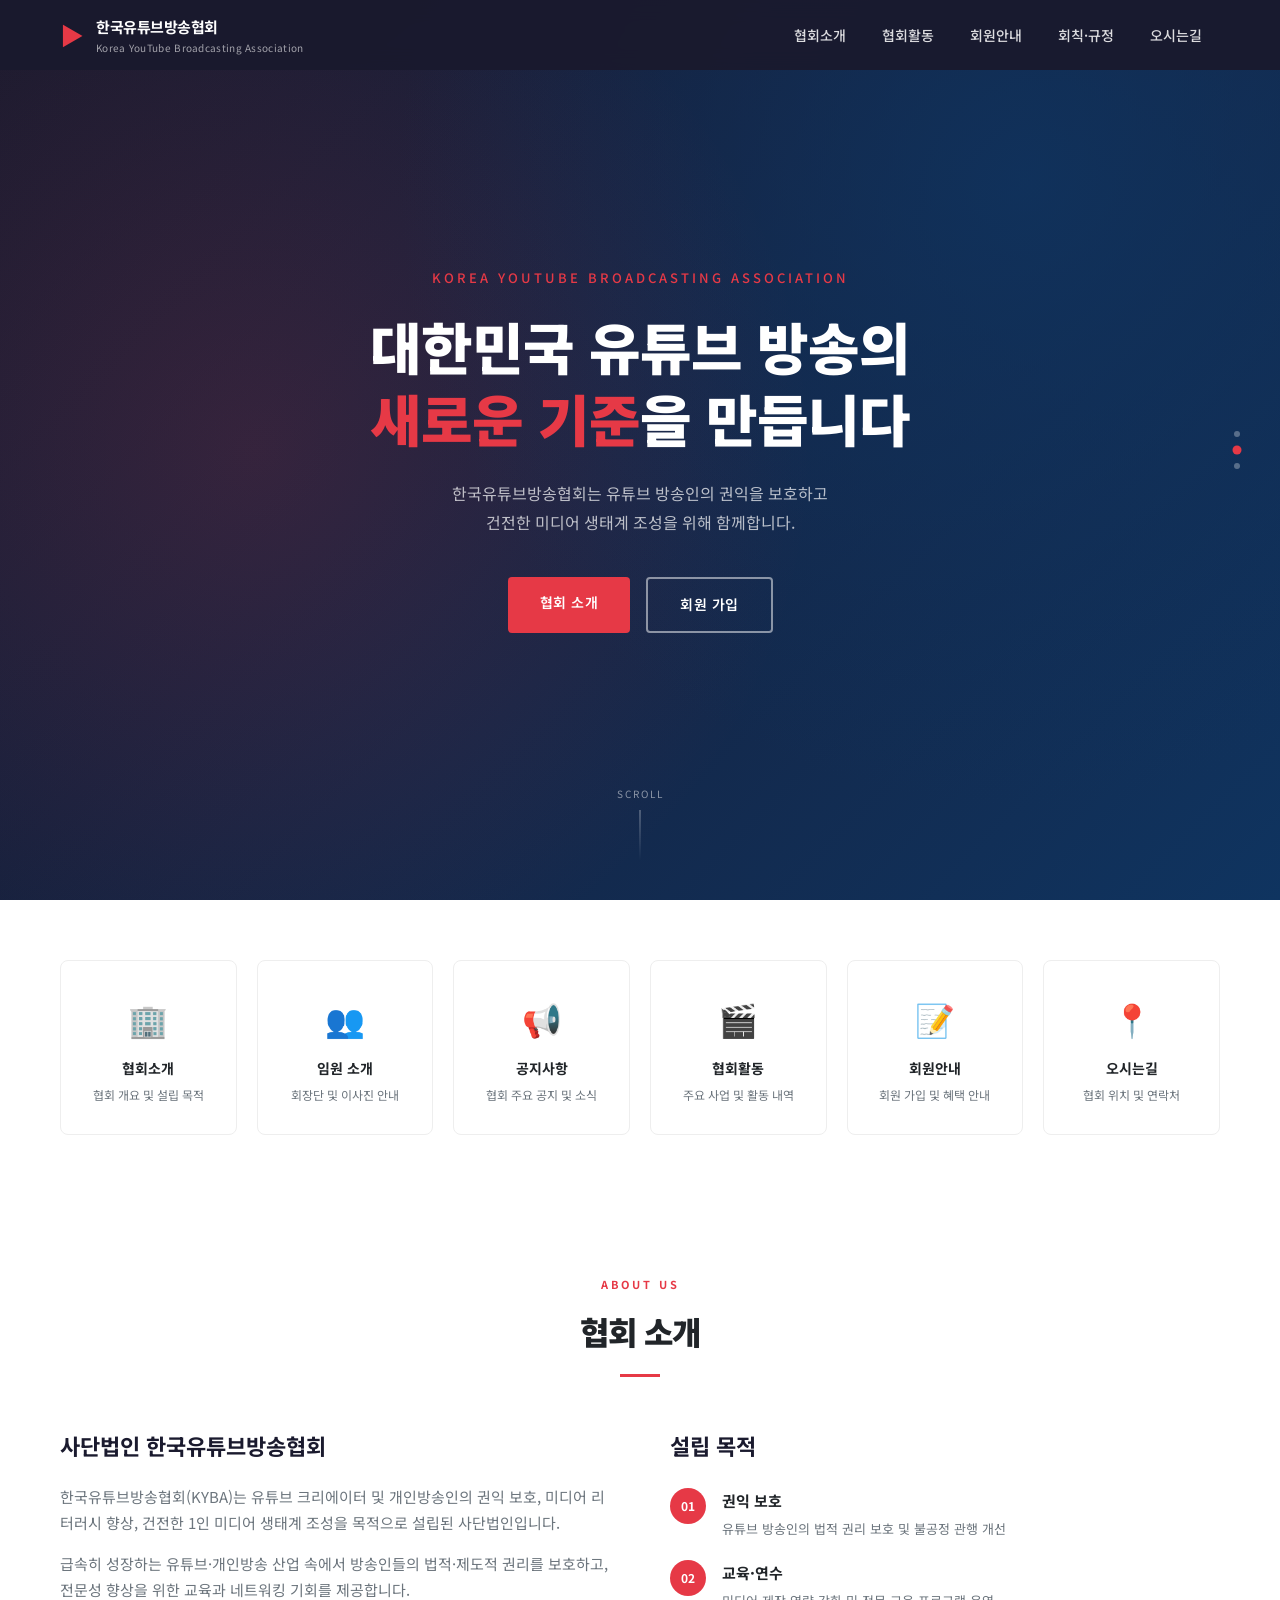
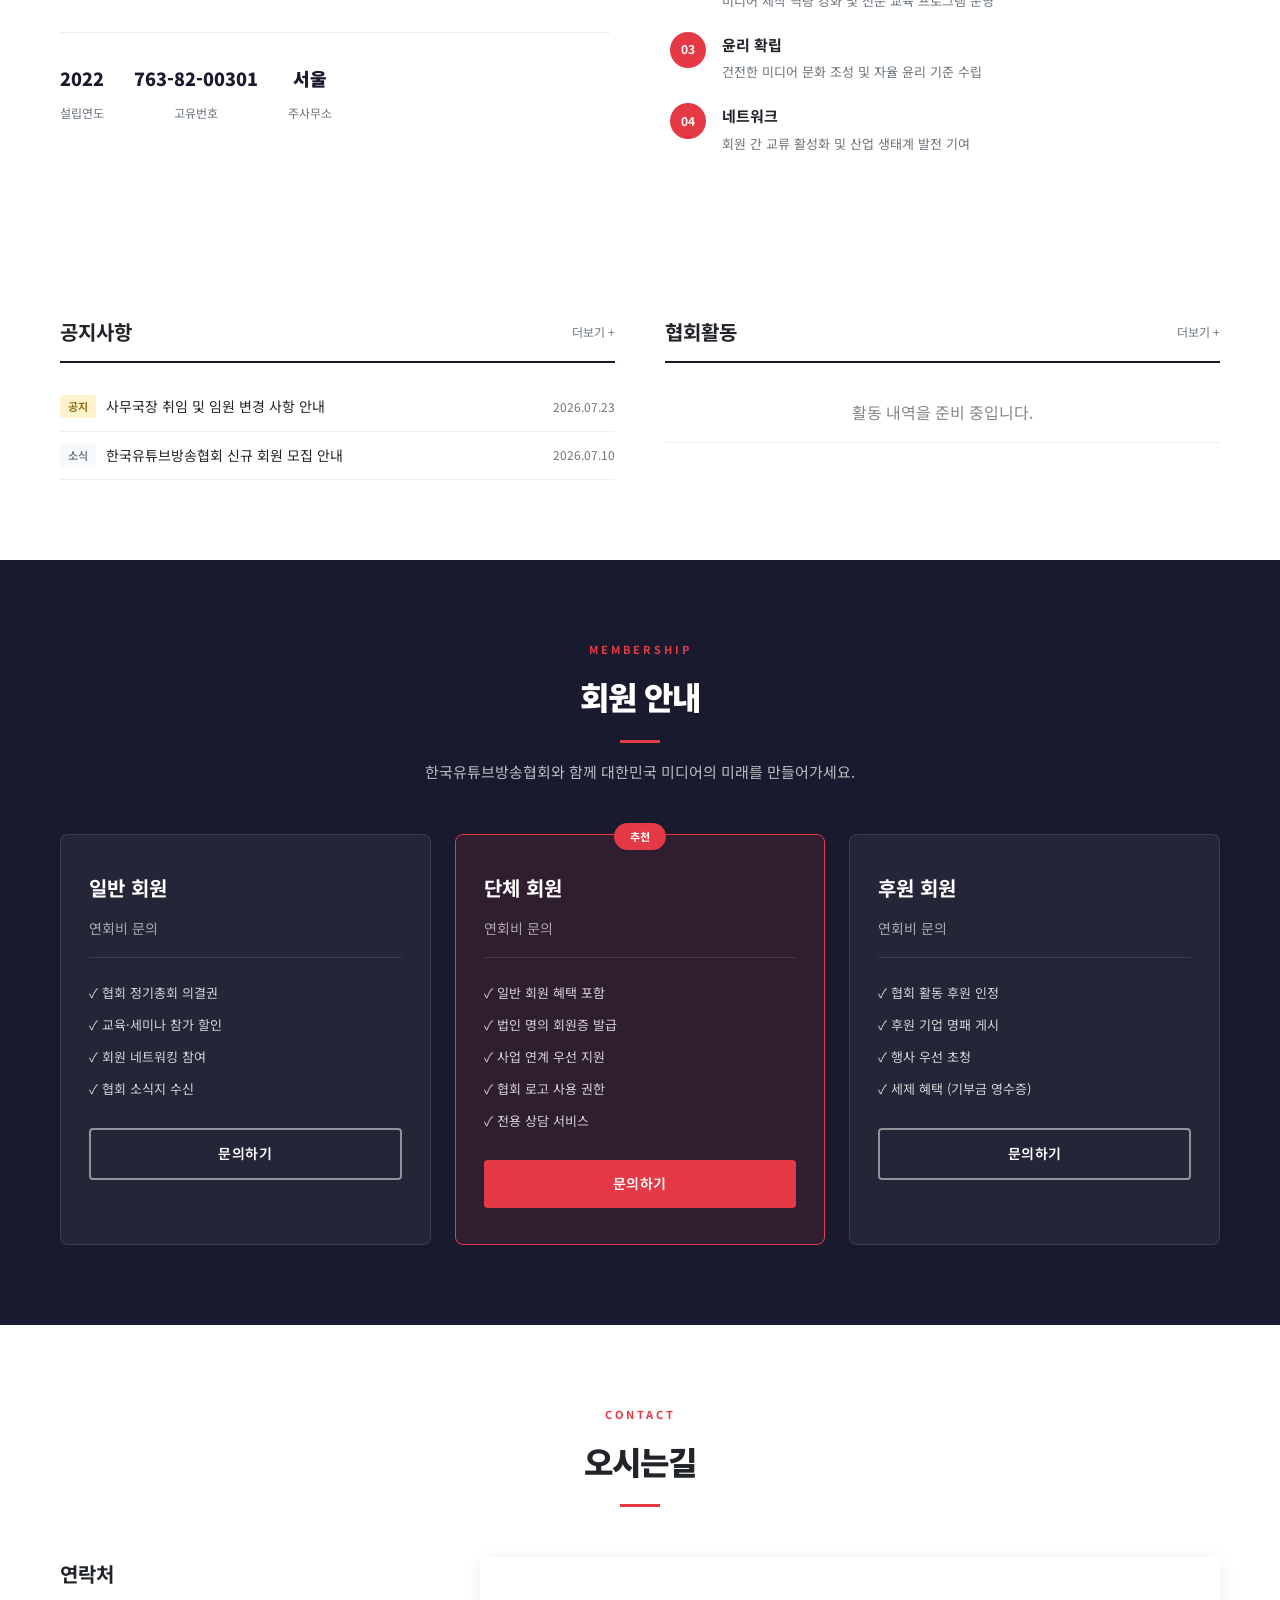
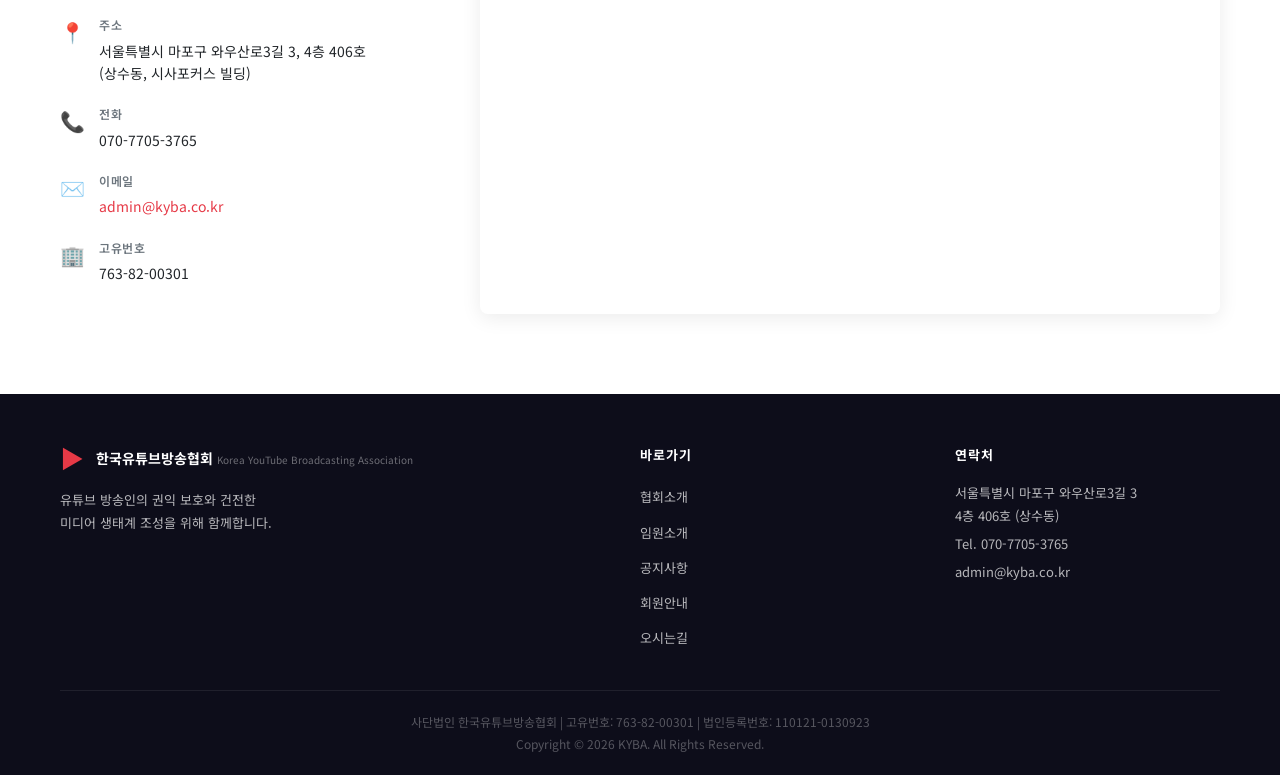
==== index.html @ 289562ce "feat: 협회 전화번호 070-7705-3765 추가" ====
<!DOCTYPE html>
<html lang="ko">
<head>
  <meta charset="UTF-8">
  <meta name="viewport" content="width=device-width, initial-scale=1.0">
  <title>사단법인 한국유튜브방송협회 | KYBA</title>
  <meta name="description" content="사단법인 한국유튜브방송협회(KYBA)는 유튜브 방송인의 권익 보호와 건전한 미디어 생태계 조성을 위해 설립된 법인입니다.">
  <link rel="stylesheet" href="css/style.css">
  <link rel="preconnect" href="https://fonts.googleapis.com">
  <link href="https://fonts.googleapis.com/css2?family=Noto+Sans+KR:wght@300;400;500;700;900&display=swap" rel="stylesheet">
</head>
<body>

  <!-- 헤더 -->
  <header id="header">
    <div class="header-inner">
      <div class="logo">
        <a href="/">
          <span class="logo-icon">▶</span>
          <div class="logo-text">
            <strong>한국유튜브방송협회</strong>
            <small>Korea YouTube Broadcasting Association</small>
          </div>
        </a>
      </div>
      <nav id="gnb">
        <ul>
          <li class="has-sub">
            <a href="#about">협회소개</a>
            <ul class="sub-menu">
              <li><a href="#about">협회 개요</a></li>
              <li><a href="#mission">설립 목적</a></li>
              <li><a href="board.html">임원 소개</a></li>
            </ul>
          </li>
          <li class="has-sub">
            <a href="#activities">협회활동</a>
            <ul class="sub-menu">
              <li><a href="#news">공지사항</a></li>
              <li><a href="#activities">주요 활동</a></li>
            </ul>
          </li>
          <li><a href="#members">회원안내</a></li>
          <li><a href="#regulations">회칙·규정</a></li>
          <li><a href="#contact">오시는길</a></li>
        </ul>
      </nav>
      <button class="hamburger" id="hamburger" aria-label="메뉴">
        <span></span><span></span><span></span>
      </button>
    </div>
    <!-- 모바일 메뉴 -->
    <div class="mobile-menu" id="mobileMenu">
      <ul>
        <li><a href="#about">협회소개</a></li>
        <li><a href="#activities">협회활동</a></li>
        <li><a href="#news">공지사항</a></li>
        <li><a href="#members">회원안내</a></li>
        <li><a href="#regulations">회칙·규정</a></li>
        <li><a href="#contact">오시는길</a></li>
      </ul>
    </div>
  </header>

  <!-- 히어로 섹션 -->
  <section id="hero">
    <div class="hero-overlay"></div>
    <div class="hero-content">
      <p class="hero-sub">Korea YouTube Broadcasting Association</p>
      <h1 class="hero-title">대한민국 유튜브 방송의<br><span>새로운 기준</span>을 만듭니다</h1>
      <p class="hero-desc">한국유튜브방송협회는 유튜브 방송인의 권익을 보호하고<br>건전한 미디어 생태계 조성을 위해 함께합니다.</p>
      <div class="hero-btns">
        <a href="#about" class="btn btn-primary">협회 소개</a>
        <a href="#members" class="btn btn-outline">회원 가입</a>
      </div>
    </div>
    <div class="scroll-indicator">
      <span>SCROLL</span>
      <div class="scroll-line"></div>
    </div>
    <!-- 슬라이더 닷 -->
    <div class="hero-dots">
      <span class="dot active"></span>
      <span class="dot"></span>
      <span class="dot"></span>
    </div>
  </section>

  <!-- 빠른 링크 -->
  <section id="quicklinks">
    <div class="container">
      <div class="quick-grid">
        <a href="#about" class="quick-card">
          <div class="quick-icon">🏢</div>
          <h3>협회소개</h3>
          <p>협회 개요 및 설립 목적</p>
        </a>
        <a href="board.html" class="quick-card">
          <div class="quick-icon">👥</div>
          <h3>임원 소개</h3>
          <p>회장단 및 이사진 안내</p>
        </a>
        <a href="#news" class="quick-card">
          <div class="quick-icon">📢</div>
          <h3>공지사항</h3>
          <p>협회 주요 공지 및 소식</p>
        </a>
        <a href="#activities" class="quick-card">
          <div class="quick-icon">🎬</div>
          <h3>협회활동</h3>
          <p>주요 사업 및 활동 내역</p>
        </a>
        <a href="#members" class="quick-card">
          <div class="quick-icon">📝</div>
          <h3>회원안내</h3>
          <p>회원 가입 및 혜택 안내</p>
        </a>
        <a href="#contact" class="quick-card">
          <div class="quick-icon">📍</div>
          <h3>오시는길</h3>
          <p>협회 위치 및 연락처</p>
        </a>
      </div>
    </div>
  </section>

  <!-- 협회 소개 -->
  <section id="about">
    <div class="container">
      <div class="section-header">
        <span class="section-tag">ABOUT US</span>
        <h2>협회 소개</h2>
        <div class="section-line"></div>
      </div>
      <div class="about-grid">
        <div class="about-text">
          <h3>사단법인 한국유튜브방송협회</h3>
          <p>한국유튜브방송협회(KYBA)는 유튜브 크리에이터 및 개인방송인의 권익 보호, 미디어 리터러시 향상, 건전한 1인 미디어 생태계 조성을 목적으로 설립된 사단법인입니다.</p>
          <p>급속히 성장하는 유튜브·개인방송 산업 속에서 방송인들의 법적·제도적 권리를 보호하고, 전문성 향상을 위한 교육과 네트워킹 기회를 제공합니다.</p>
          <div class="about-stats">
            <div class="stat">
              <strong>2022</strong>
              <span>설립연도</span>
            </div>
            <div class="stat">
              <strong>763-82-00301</strong>
              <span>고유번호</span>
            </div>
            <div class="stat">
              <strong>서울</strong>
              <span>주사무소</span>
            </div>
          </div>
        </div>
        <div class="about-mission">
          <h3 id="mission">설립 목적</h3>
          <ul class="mission-list">
            <li>
              <span class="mission-num">01</span>
              <div>
                <strong>권익 보호</strong>
                <p>유튜브 방송인의 법적 권리 보호 및 불공정 관행 개선</p>
              </div>
            </li>
            <li>
              <span class="mission-num">02</span>
              <div>
                <strong>교육·연수</strong>
                <p>미디어 제작 역량 강화 및 전문 교육 프로그램 운영</p>
              </div>
            </li>
            <li>
              <span class="mission-num">03</span>
              <div>
                <strong>윤리 확립</strong>
                <p>건전한 미디어 문화 조성 및 자율 윤리 기준 수립</p>
              </div>
            </li>
            <li>
              <span class="mission-num">04</span>
              <div>
                <strong>네트워크</strong>
                <p>회원 간 교류 활성화 및 산업 생태계 발전 기여</p>
              </div>
            </li>
          </ul>
        </div>
      </div>
    </div>
  </section>


  <!-- 공지사항 + 활동소식 -->
  <section id="news">
    <div class="container">
      <div class="news-grid">
        <div class="news-col">
          <div class="news-header">
            <h2>공지사항</h2>
            <a href="#news" class="more-link">더보기 +</a>
          </div>
          <ul class="news-list">
            <li>
              <a href="#">
                <span class="news-tag notice">공지</span>
                <span class="news-title">사무국장 취임 및 임원 변경 사항 안내</span>
                <span class="news-date">2026.07.23</span>
              </a>
            </li>
            <li>
              <a href="#">
                <span class="news-tag">소식</span>
                <span class="news-title">한국유튜브방송협회 신규 회원 모집 안내</span>
                <span class="news-date">2026.07.10</span>
              </a>
            </li>
          </ul>
        </div>
        <div class="news-col" id="activities">
          <div class="news-header">
            <h2>협회활동</h2>
            <a href="#activities" class="more-link">더보기 +</a>
          </div>
          <ul class="news-list">
            <li style="color:#888; padding: 1rem 0; text-align:center; list-style:none;">활동 내역을 준비 중입니다.</li>
          </ul>
        </div>
      </div>
    </div>
  </section>

  <!-- 회원안내 -->
  <section id="members" class="section-dark">
    <div class="container">
      <div class="section-header light">
        <span class="section-tag">MEMBERSHIP</span>
        <h2>회원 안내</h2>
        <div class="section-line"></div>
        <p class="section-desc">한국유튜브방송협회와 함께 대한민국 미디어의 미래를 만들어가세요.</p>
      </div>
      <div class="member-grid">
        <div class="member-card">
          <h3>일반 회원</h3>
          <div class="member-price">연회비 문의</div>
          <ul>
            <li>✓ 협회 정기총회 의결권</li>
            <li>✓ 교육·세미나 참가 할인</li>
            <li>✓ 회원 네트워킹 참여</li>
            <li>✓ 협회 소식지 수신</li>
          </ul>
          <a href="#contact" class="btn btn-outline-white">문의하기</a>
        </div>
        <div class="member-card featured">
          <div class="badge">추천</div>
          <h3>단체 회원</h3>
          <div class="member-price">연회비 문의</div>
          <ul>
            <li>✓ 일반 회원 혜택 포함</li>
            <li>✓ 법인 명의 회원증 발급</li>
            <li>✓ 사업 연계 우선 지원</li>
            <li>✓ 협회 로고 사용 권한</li>
            <li>✓ 전용 상담 서비스</li>
          </ul>
          <a href="#contact" class="btn btn-red">문의하기</a>
        </div>
        <div class="member-card">
          <h3>후원 회원</h3>
          <div class="member-price">연회비 문의</div>
          <ul>
            <li>✓ 협회 활동 후원 인정</li>
            <li>✓ 후원 기업 명패 게시</li>
            <li>✓ 행사 우선 초청</li>
            <li>✓ 세제 혜택 (기부금 영수증)</li>
          </ul>
          <a href="#contact" class="btn btn-outline-white">문의하기</a>
        </div>
      </div>
    </div>
  </section>

  <!-- 오시는길 -->
  <section id="contact">
    <div class="container">
      <div class="section-header">
        <span class="section-tag">CONTACT</span>
        <h2>오시는길</h2>
        <div class="section-line"></div>
      </div>
      <div class="contact-grid">
        <div class="contact-info">
          <h3>연락처</h3>
          <ul class="contact-list">
            <li>
              <span class="contact-icon">📍</span>
              <div>
                <strong>주소</strong>
                <p>서울특별시 마포구 와우산로3길 3, 4층 406호<br>(상수동, 시사포커스 빌딩)</p>
              </div>
            </li>
            <li>
              <span class="contact-icon">📞</span>
              <div>
                <strong>전화</strong>
                <p>070-7705-3765</p>
              </div>
            </li>
            <li>
              <span class="contact-icon">✉️</span>
              <div>
                <strong>이메일</strong>
                <p><a href="mailto:admin@kyba.co.kr">admin@kyba.co.kr</a></p>
              </div>
            </li>
            <li>
              <span class="contact-icon">🏢</span>
              <div>
                <strong>고유번호</strong>
                <p>763-82-00301</p>
              </div>
            </li>
          </ul>
        </div>
        <div class="contact-map">
          <div class="map-placeholder">
            <iframe
              src="https://www.google.com/maps/embed?pb=!1m18!1m12!1m3!1d3163.3!2d126.9214!3d37.5484!2m3!1f0!2f0!3f0!3m2!1i1024!2i768!4f13.1!3m3!1m2!1s0x357c98f5e3a2e657%3A0x1!2z7ISc7Jq47Yq567OE7IucIOusvOy2nOq1rCDsm5Dtm4TrgqDroZw!5e0!3m2!1sko!2skr!4v1"
              width="100%" height="350" style="border:0;" allowfullscreen="" loading="lazy"
              referrerpolicy="no-referrer-when-downgrade">
            </iframe>
          </div>
        </div>
      </div>
    </div>
  </section>

  <!-- 푸터 -->
  <footer id="footer">
    <div class="container">
      <div class="footer-grid">
        <div class="footer-brand">
          <div class="footer-logo">
            <span class="logo-icon">▶</span>
            <div>
              <strong>한국유튜브방송협회</strong>
              <small>Korea YouTube Broadcasting Association</small>
            </div>
          </div>
          <p class="footer-desc">유튜브 방송인의 권익 보호와 건전한<br>미디어 생태계 조성을 위해 함께합니다.</p>
        </div>
        <div class="footer-links">
          <h4>바로가기</h4>
          <ul>
            <li><a href="#about">협회소개</a></li>
            <li><a href="#board">임원소개</a></li>
            <li><a href="#news">공지사항</a></li>
            <li><a href="#members">회원안내</a></li>
            <li><a href="#contact">오시는길</a></li>
          </ul>
        </div>
        <div class="footer-contact">
          <h4>연락처</h4>
          <p>서울특별시 마포구 와우산로3길 3<br>4층 406호 (상수동)</p>

          <p>Tel. 070-7705-3765</p>
          <p>admin@kyba.co.kr</p>
        </div>
      </div>
      <div class="footer-bottom">
        <p>사단법인 한국유튜브방송협회 | 고유번호: 763-82-00301 | 법인등록번호: 110121-0130923</p>
        <p>Copyright © 2026 KYBA. All Rights Reserved.</p>
      </div>
    </div>
  </footer>

  <script src="js/main.js"></script>
</body>
</html>
---- css/style.css ----
/* =============================================
   KYBA - 한국유튜브방송협회 공식 홈페이지
   style.css
   ============================================= */

:root {
  --primary: #1a1a2e;
  --red: #e63946;
  --red-dark: #c1121f;
  --gray-light: #f8f9fa;
  --gray: #6c757d;
  --dark: #212529;
  --white: #ffffff;
  --shadow: 0 4px 20px rgba(0,0,0,0.08);
  --radius: 8px;
  --transition: 0.3s ease;
}

* { margin: 0; padding: 0; box-sizing: border-box; }

html { scroll-behavior: smooth; }

body {
  font-family: 'Noto Sans KR', sans-serif;
  color: var(--dark);
  background: var(--white);
  line-height: 1.7;
}

a { text-decoration: none; color: inherit; }
ul { list-style: none; }
img { max-width: 100%; }

.container {
  max-width: 1200px;
  margin: 0 auto;
  padding: 0 20px;
}

/* =============================================
   HEADER
   ============================================= */
#header {
  position: fixed;
  top: 0; left: 0; right: 0;
  z-index: 1000;
  background: rgba(26, 26, 46, 0.95);
  backdrop-filter: blur(10px);
  transition: var(--transition);
}

#header.scrolled {
  background: var(--primary);
  box-shadow: 0 2px 20px rgba(0,0,0,0.3);
}

.header-inner {
  max-width: 1200px;
  margin: 0 auto;
  padding: 0 20px;
  height: 70px;
  display: flex;
  align-items: center;
  justify-content: space-between;
}

.logo a {
  display: flex;
  align-items: center;
  gap: 12px;
  color: var(--white);
}

.logo-icon {
  font-size: 24px;
  color: var(--red);
  line-height: 1;
}

.logo-text strong {
  display: block;
  font-size: 15px;
  font-weight: 700;
  letter-spacing: -0.5px;
}

.logo-text small {
  display: block;
  font-size: 10px;
  color: rgba(255,255,255,0.6);
  letter-spacing: 0.3px;
}

#gnb { display: flex; }
#gnb > ul { display: flex; gap: 0; }

#gnb > ul > li {
  position: relative;
}

#gnb > ul > li > a {
  display: block;
  padding: 0 18px;
  height: 70px;
  line-height: 70px;
  color: rgba(255,255,255,0.85);
  font-size: 14px;
  font-weight: 500;
  transition: var(--transition);
}

#gnb > ul > li > a:hover,
#gnb > ul > li.active > a {
  color: var(--red);
}

.sub-menu {
  display: none;
  position: absolute;
  top: 70px;
  left: 0;
  background: var(--white);
  min-width: 160px;
  box-shadow: var(--shadow);
  border-top: 2px solid var(--red);
}

.has-sub:hover .sub-menu { display: block; }

.sub-menu li a {
  display: block;
  padding: 10px 18px;
  font-size: 13px;
  color: var(--dark);
  border-bottom: 1px solid #eee;
  transition: var(--transition);
}

.sub-menu li a:hover {
  background: var(--gray-light);
  color: var(--red);
  padding-left: 24px;
}

.hamburger {
  display: none;
  flex-direction: column;
  gap: 5px;
  background: none;
  border: none;
  cursor: pointer;
  padding: 5px;
}

.hamburger span {
  display: block;
  width: 24px;
  height: 2px;
  background: var(--white);
  transition: var(--transition);
}

.mobile-menu {
  display: none;
  background: var(--primary);
  padding: 10px 0;
}

.mobile-menu li a {
  display: block;
  padding: 12px 20px;
  color: rgba(255,255,255,0.85);
  font-size: 14px;
  border-bottom: 1px solid rgba(255,255,255,0.05);
}

.mobile-menu li a:hover { color: var(--red); }

/* =============================================
   HERO
   ============================================= */
#hero {
  position: relative;
  height: 100vh;
  min-height: 600px;
  display: flex;
  align-items: center;
  justify-content: center;
  background: linear-gradient(135deg, #1a1a2e 0%, #16213e 40%, #0f3460 100%);
  overflow: hidden;
}

#hero::before {
  content: '';
  position: absolute;
  inset: 0;
  background:
    radial-gradient(circle at 20% 50%, rgba(230, 57, 70, 0.15) 0%, transparent 50%),
    radial-gradient(circle at 80% 20%, rgba(15, 52, 96, 0.8) 0%, transparent 50%);
}

.hero-overlay {
  position: absolute;
  inset: 0;
  background: url('https://images.unsplash.com/photo-1611162616305-c69b3fa7fbe0?w=1600&q=80') center/cover;
  opacity: 0.1;
}

.hero-content {
  position: relative;
  text-align: center;
  color: var(--white);
  padding: 0 20px;
  max-width: 800px;
}

.hero-sub {
  font-size: 13px;
  letter-spacing: 3px;
  color: var(--red);
  text-transform: uppercase;
  margin-bottom: 20px;
  font-weight: 500;
}

.hero-title {
  font-size: clamp(32px, 5vw, 56px);
  font-weight: 900;
  line-height: 1.3;
  margin-bottom: 24px;
  letter-spacing: -1px;
}

.hero-title span {
  color: var(--red);
  position: relative;
}

.hero-desc {
  font-size: 16px;
  color: rgba(255,255,255,0.7);
  margin-bottom: 40px;
  line-height: 1.8;
}

.hero-btns {
  display: flex;
  gap: 16px;
  justify-content: center;
  flex-wrap: wrap;
}

.btn {
  display: inline-block;
  padding: 14px 32px;
  border-radius: 4px;
  font-size: 14px;
  font-weight: 600;
  transition: var(--transition);
  cursor: pointer;
  letter-spacing: 0.5px;
}

.btn-primary {
  background: var(--red);
  color: var(--white);
}

.btn-primary:hover {
  background: var(--red-dark);
  transform: translateY(-2px);
  box-shadow: 0 6px 20px rgba(230,57,70,0.4);
}

.btn-outline {
  border: 2px solid rgba(255,255,255,0.5);
  color: var(--white);
}

.btn-outline:hover {
  border-color: var(--white);
  background: rgba(255,255,255,0.1);
}

.btn-outline-white {
  border: 2px solid rgba(255,255,255,0.5);
  color: var(--white);
  display: block;
  text-align: center;
  padding: 12px 24px;
}

.btn-outline-white:hover {
  border-color: var(--white);
  background: rgba(255,255,255,0.1);
}

.btn-red {
  background: var(--red);
  color: var(--white);
  display: block;
  text-align: center;
  padding: 12px 24px;
}

.btn-red:hover {
  background: var(--red-dark);
  transform: translateY(-2px);
}

.scroll-indicator {
  position: absolute;
  bottom: 40px;
  left: 50%;
  transform: translateX(-50%);
  text-align: center;
  color: rgba(255,255,255,0.5);
  font-size: 10px;
  letter-spacing: 2px;
}

.scroll-line {
  width: 1px;
  height: 50px;
  background: linear-gradient(to bottom, rgba(255,255,255,0.5), transparent);
  margin: 8px auto 0;
  animation: scrollLine 1.5s ease-in-out infinite;
}

@keyframes scrollLine {
  0% { transform: scaleY(0); transform-origin: top; opacity: 1; }
  100% { transform: scaleY(1); transform-origin: top; opacity: 0; }
}

.hero-dots {
  position: absolute;
  right: 40px;
  top: 50%;
  transform: translateY(-50%);
  display: flex;
  flex-direction: column;
  gap: 10px;
}

.dot {
  width: 6px;
  height: 6px;
  border-radius: 50%;
  background: rgba(255,255,255,0.3);
  cursor: pointer;
  transition: var(--transition);
}

.dot.active {
  background: var(--red);
  transform: scale(1.5);
}

/* =============================================
   QUICK LINKS
   ============================================= */
#quicklinks {
  padding: 60px 0;
  background: var(--white);
}

.quick-grid {
  display: grid;
  grid-template-columns: repeat(6, 1fr);
  gap: 20px;
}

.quick-card {
  text-align: center;
  padding: 30px 15px;
  border: 1px solid #eee;
  border-radius: var(--radius);
  transition: var(--transition);
  display: block;
}

.quick-card:hover {
  border-color: var(--red);
  box-shadow: var(--shadow);
  transform: translateY(-4px);
}

.quick-card:hover h3 { color: var(--red); }

.quick-icon {
  font-size: 32px;
  margin-bottom: 12px;
}

.quick-card h3 {
  font-size: 14px;
  font-weight: 700;
  margin-bottom: 6px;
  transition: var(--transition);
}

.quick-card p {
  font-size: 12px;
  color: var(--gray);
  line-height: 1.4;
}

/* =============================================
   SECTIONS COMMON
   ============================================= */
section { padding: 80px 0; }

.section-gray { background: var(--gray-light); }
.section-dark { background: var(--primary); }

.section-header {
  text-align: center;
  margin-bottom: 50px;
}

.section-header.light { color: var(--white); }

.section-tag {
  font-size: 11px;
  letter-spacing: 3px;
  color: var(--red);
  font-weight: 700;
  display: block;
  margin-bottom: 10px;
}

.section-header h2 {
  font-size: 32px;
  font-weight: 900;
  letter-spacing: -1px;
}

.section-line {
  width: 40px;
  height: 3px;
  background: var(--red);
  margin: 16px auto 0;
}

.section-desc {
  margin-top: 16px;
  color: rgba(255,255,255,0.7);
  font-size: 15px;
}

/* =============================================
   ABOUT
   ============================================= */
.about-grid {
  display: grid;
  grid-template-columns: 1fr 1fr;
  gap: 60px;
  align-items: start;
}

.about-text h3 {
  font-size: 22px;
  font-weight: 700;
  margin-bottom: 20px;
  color: var(--primary);
}

.about-text p {
  color: var(--gray);
  margin-bottom: 16px;
  font-size: 15px;
}

.about-stats {
  display: flex;
  gap: 30px;
  margin-top: 30px;
  padding-top: 30px;
  border-top: 1px solid #eee;
}

.stat { text-align: center; }

.stat strong {
  display: block;
  font-size: 18px;
  font-weight: 900;
  color: var(--primary);
  margin-bottom: 4px;
}

.stat span {
  font-size: 12px;
  color: var(--gray);
}

.about-mission h3 {
  font-size: 22px;
  font-weight: 700;
  margin-bottom: 24px;
  color: var(--primary);
}

.mission-list { display: flex; flex-direction: column; gap: 20px; }

.mission-list li {
  display: flex;
  gap: 16px;
  align-items: flex-start;
}

.mission-num {
  width: 36px;
  height: 36px;
  background: var(--red);
  color: var(--white);
  border-radius: 50%;
  display: flex;
  align-items: center;
  justify-content: center;
  font-size: 12px;
  font-weight: 700;
  flex-shrink: 0;
}

.mission-list strong {
  display: block;
  font-size: 15px;
  font-weight: 700;
  margin-bottom: 4px;
}

.mission-list p {
  font-size: 13px;
  color: var(--gray);
}

/* =============================================
   BOARD
   ============================================= */
.board-grid {
  display: grid;
  grid-template-columns: repeat(auto-fill, minmax(130px, 1fr));
  gap: 20px;
}

.board-card {
  text-align: center;
  padding: 24px 16px;
  background: var(--white);
  border-radius: var(--radius);
  box-shadow: var(--shadow);
  transition: var(--transition);
}

.board-card:hover {
  transform: translateY(-4px);
  box-shadow: 0 8px 30px rgba(0,0,0,0.12);
}

.board-card.chairman {
  border-top: 3px solid var(--red);
}

.board-avatar {
  width: 60px;
  height: 60px;
  background: linear-gradient(135deg, var(--primary), var(--red));
  color: var(--white);
  border-radius: 50%;
  display: flex;
  align-items: center;
  justify-content: center;
  font-size: 20px;
  font-weight: 700;
  margin: 0 auto 12px;
}

.board-card h3 {
  font-size: 15px;
  font-weight: 700;
  margin-bottom: 4px;
}

.board-title {
  font-size: 12px;
  color: var(--gray);
}

/* =============================================
   NEWS
   ============================================= */
#news {
  padding: 80px 0;
}

.news-grid {
  display: grid;
  grid-template-columns: 1fr 1fr;
  gap: 50px;
}

.news-header {
  display: flex;
  justify-content: space-between;
  align-items: center;
  margin-bottom: 20px;
  padding-bottom: 12px;
  border-bottom: 2px solid var(--primary);
}

.news-header h2 {
  font-size: 20px;
  font-weight: 700;
}

.more-link {
  font-size: 12px;
  color: var(--gray);
  transition: var(--transition);
}

.more-link:hover { color: var(--red); }

.news-list li {
  border-bottom: 1px solid #eee;
}

.news-list li a {
  display: flex;
  align-items: center;
  gap: 10px;
  padding: 12px 0;
  transition: var(--transition);
}

.news-list li a:hover { padding-left: 6px; }
.news-list li a:hover .news-title { color: var(--red); }

.news-tag {
  font-size: 11px;
  padding: 2px 8px;
  border-radius: 3px;
  background: var(--gray-light);
  color: var(--gray);
  flex-shrink: 0;
  font-weight: 600;
}

.news-tag.notice { background: #fff3cd; color: #856404; }
.news-tag.activity { background: #cfe2ff; color: #084298; }

.news-title {
  flex: 1;
  font-size: 14px;
  transition: var(--transition);
  overflow: hidden;
  text-overflow: ellipsis;
  white-space: nowrap;
}

.news-date {
  font-size: 12px;
  color: var(--gray);
  flex-shrink: 0;
}

/* =============================================
   MEMBERS
   ============================================= */
.member-grid {
  display: grid;
  grid-template-columns: repeat(3, 1fr);
  gap: 24px;
}

.member-card {
  background: rgba(255,255,255,0.05);
  border: 1px solid rgba(255,255,255,0.1);
  border-radius: var(--radius);
  padding: 36px 28px;
  color: var(--white);
  position: relative;
  transition: var(--transition);
}

.member-card:hover {
  background: rgba(255,255,255,0.08);
  transform: translateY(-4px);
}

.member-card.featured {
  border-color: var(--red);
  background: rgba(230,57,70,0.1);
}

.badge {
  position: absolute;
  top: -12px;
  left: 50%;
  transform: translateX(-50%);
  background: var(--red);
  color: var(--white);
  font-size: 11px;
  font-weight: 700;
  padding: 4px 16px;
  border-radius: 20px;
}

.member-card h3 {
  font-size: 20px;
  font-weight: 700;
  margin-bottom: 12px;
}

.member-price {
  font-size: 14px;
  color: rgba(255,255,255,0.6);
  margin-bottom: 24px;
  padding-bottom: 16px;
  border-bottom: 1px solid rgba(255,255,255,0.1);
}

.member-card ul {
  margin-bottom: 28px;
  display: flex;
  flex-direction: column;
  gap: 10px;
}

.member-card ul li {
  font-size: 13px;
  color: rgba(255,255,255,0.8);
}

/* =============================================
   CONTACT
   ============================================= */
.contact-grid {
  display: grid;
  grid-template-columns: 1fr 2fr;
  gap: 50px;
  align-items: start;
}

.contact-info h3 {
  font-size: 20px;
  font-weight: 700;
  margin-bottom: 24px;
}

.contact-list { display: flex; flex-direction: column; gap: 20px; }

.contact-list li {
  display: flex;
  gap: 14px;
}

.contact-icon { font-size: 20px; flex-shrink: 0; }

.contact-list strong {
  display: block;
  font-size: 12px;
  color: var(--gray);
  margin-bottom: 4px;
  font-weight: 600;
  letter-spacing: 0.5px;
}

.contact-list p {
  font-size: 14px;
  line-height: 1.6;
}

.contact-list a { color: var(--red); }
.contact-list a:hover { text-decoration: underline; }

.contact-map { border-radius: var(--radius); overflow: hidden; box-shadow: var(--shadow); }

/* =============================================
   FOOTER
   ============================================= */
#footer {
  background: #0d0d1a;
  color: rgba(255,255,255,0.7);
  padding: 50px 0 0;
}

.footer-grid {
  display: grid;
  grid-template-columns: 2fr 1fr 1fr;
  gap: 50px;
  padding-bottom: 40px;
  border-bottom: 1px solid rgba(255,255,255,0.08);
}

.footer-logo {
  display: flex;
  align-items: center;
  gap: 12px;
  margin-bottom: 16px;
  color: var(--white);
}

.footer-logo strong { font-size: 14px; font-weight: 700; }
.footer-logo small { font-size: 10px; color: rgba(255,255,255,0.4); }

.footer-desc { font-size: 13px; line-height: 1.8; }

.footer-links h4,
.footer-contact h4 {
  font-size: 13px;
  color: var(--white);
  font-weight: 700;
  margin-bottom: 16px;
  letter-spacing: 1px;
}

.footer-links ul { display: flex; flex-direction: column; gap: 8px; }

.footer-links a {
  font-size: 13px;
  transition: var(--transition);
}

.footer-links a:hover { color: var(--red); }

.footer-contact p {
  font-size: 13px;
  margin-bottom: 6px;
}

.footer-bottom {
  padding: 20px 0;
  text-align: center;
  font-size: 12px;
  color: rgba(255,255,255,0.3);
  line-height: 1.8;
}

/* =============================================
   RESPONSIVE
   ============================================= */
@media (max-width: 1024px) {
  .quick-grid { grid-template-columns: repeat(3, 1fr); }
  .about-grid { grid-template-columns: 1fr; gap: 40px; }
  .footer-grid { grid-template-columns: 1fr 1fr; }
  .footer-brand { grid-column: 1 / -1; }
}

@media (max-width: 768px) {
  #gnb { display: none; }
  .hamburger { display: flex; }

  .hero-title { font-size: 28px; }
  .hero-desc { font-size: 14px; }
  .hero-dots { display: none; }

  .quick-grid { grid-template-columns: repeat(2, 1fr); }
  .about-grid { grid-template-columns: 1fr; }
  .board-grid { grid-template-columns: repeat(3, 1fr); }
  .news-grid { grid-template-columns: 1fr; gap: 30px; }
  .member-grid { grid-template-columns: 1fr; }
  .contact-grid { grid-template-columns: 1fr; }
  .footer-grid { grid-template-columns: 1fr; gap: 30px; }

  section { padding: 60px 0; }
}

@media (max-width: 480px) {
  .quick-grid { grid-template-columns: repeat(2, 1fr); }
  .board-grid { grid-template-columns: repeat(2, 1fr); }
  .hero-btns { flex-direction: column; align-items: center; }
  .about-stats { flex-direction: column; gap: 16px; }
}
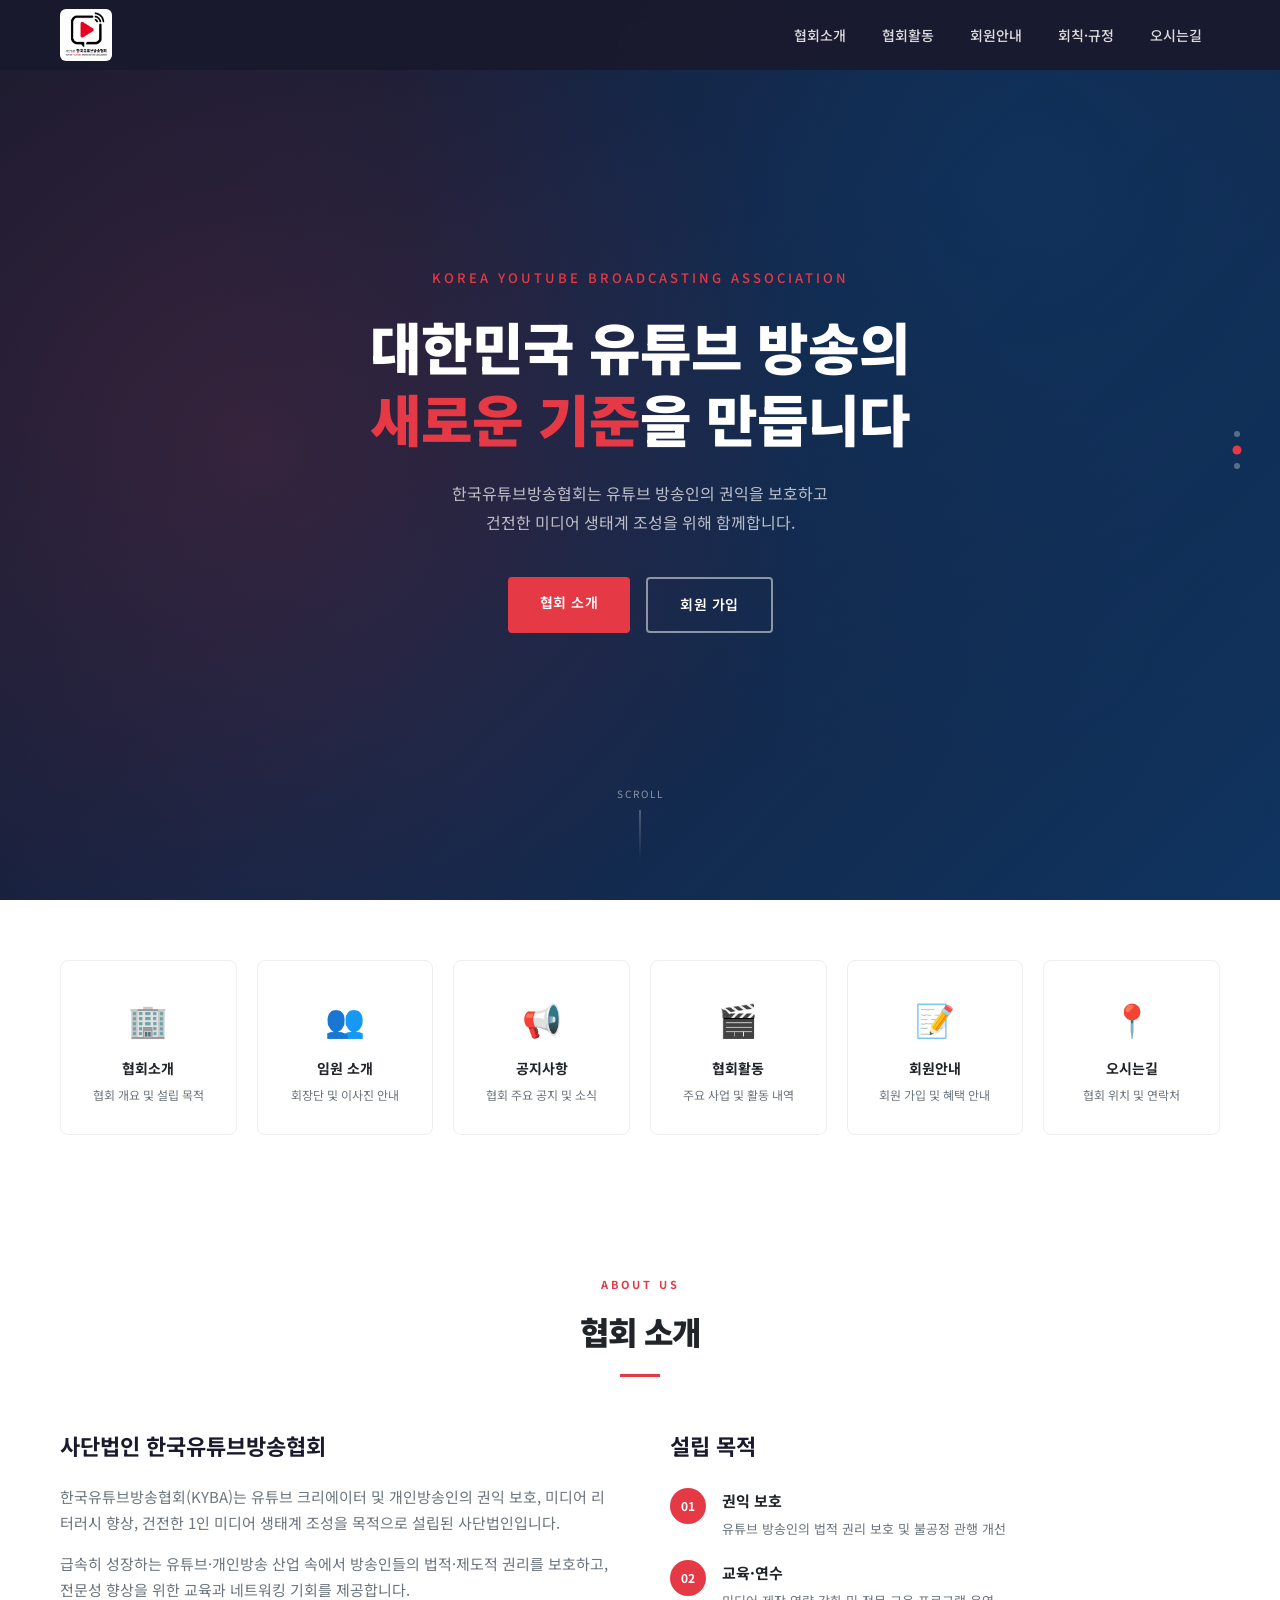
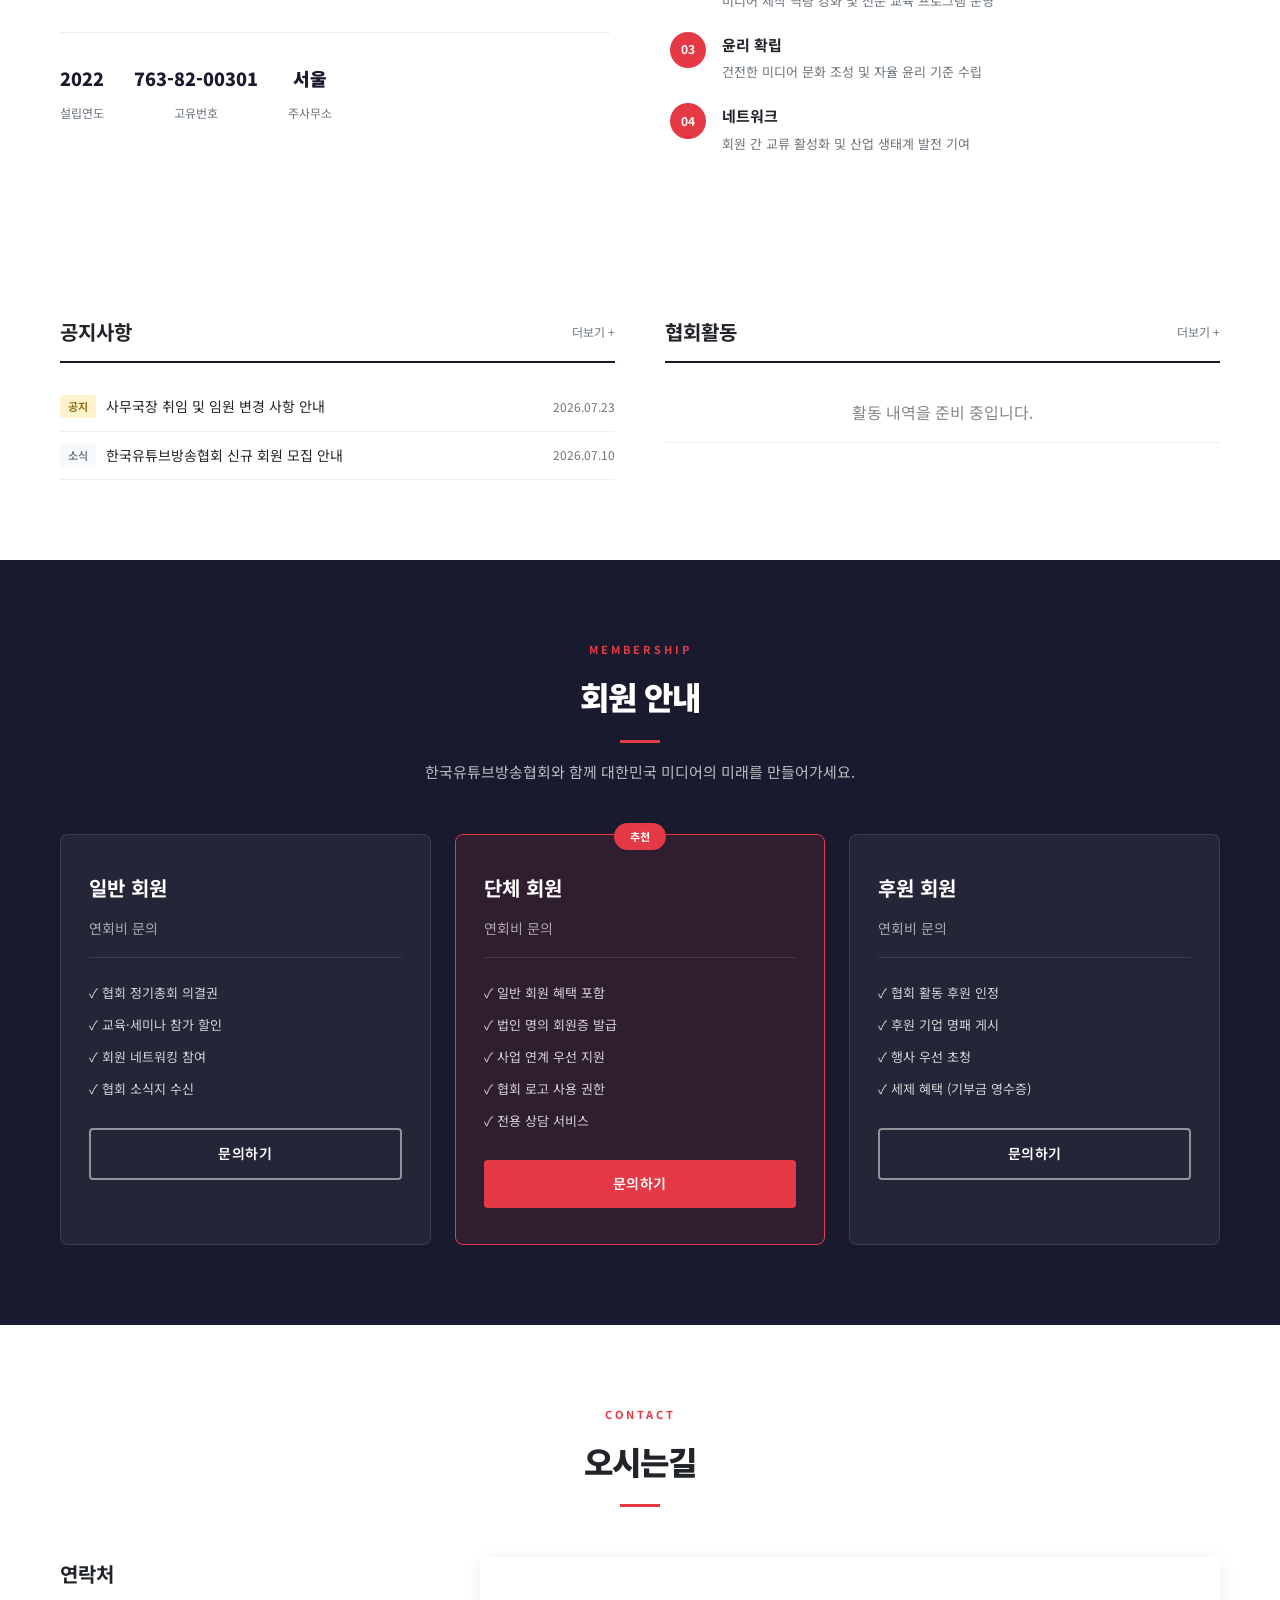
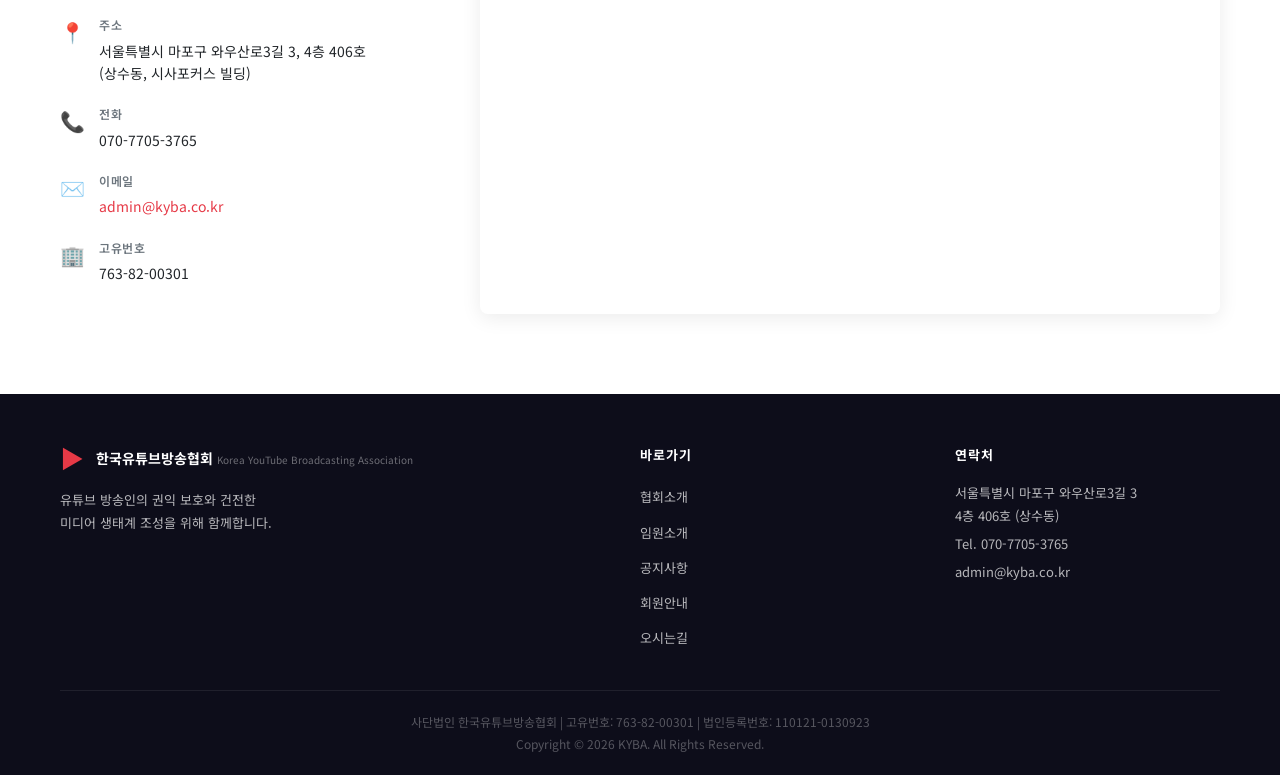
==== commit d64b7586: "feat: 공식 로고 이미지 적용 (images/logo.jpg)" ====
--- a/index.html
+++ b/index.html
@@ -16,11 +16,7 @@
     <div class="header-inner">
       <div class="logo">
         <a href="/">
-          <span class="logo-icon">▶</span>
-          <div class="logo-text">
-            <strong>한국유튜브방송협회</strong>
-            <small>Korea YouTube Broadcasting Association</small>
-          </div>
+          <img src="images/logo.jpg" alt="사단법인 한국유튜브방송협회" class="logo-img">
         </a>
       </div>
       <nav id="gnb">
--- a/css/style.css
+++ b/css/style.css
@@ -71,6 +71,13 @@
   color: var(--white);
 }
 
+.logo-img {
+  height: 52px;
+  width: auto;
+  border-radius: 6px;
+  display: block;
+}
+
 .logo-icon {
   font-size: 24px;
   color: var(--red);
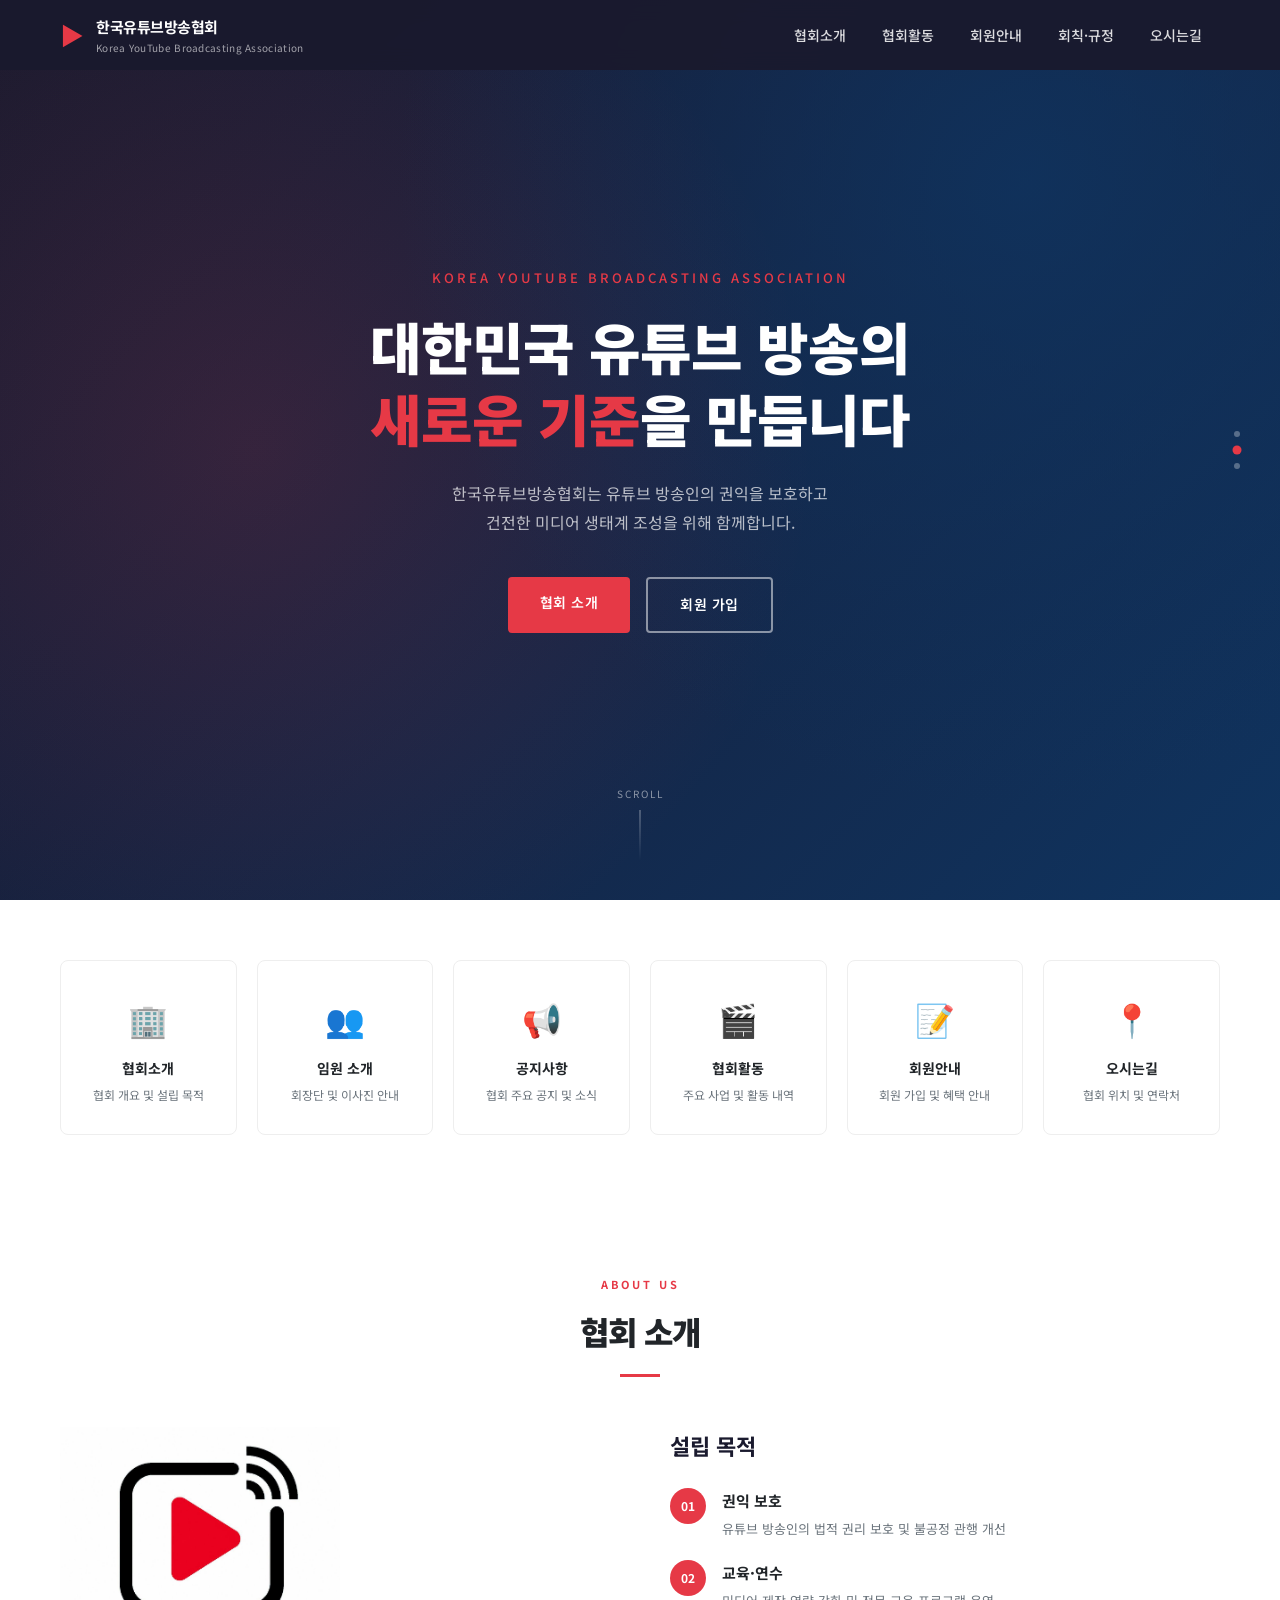
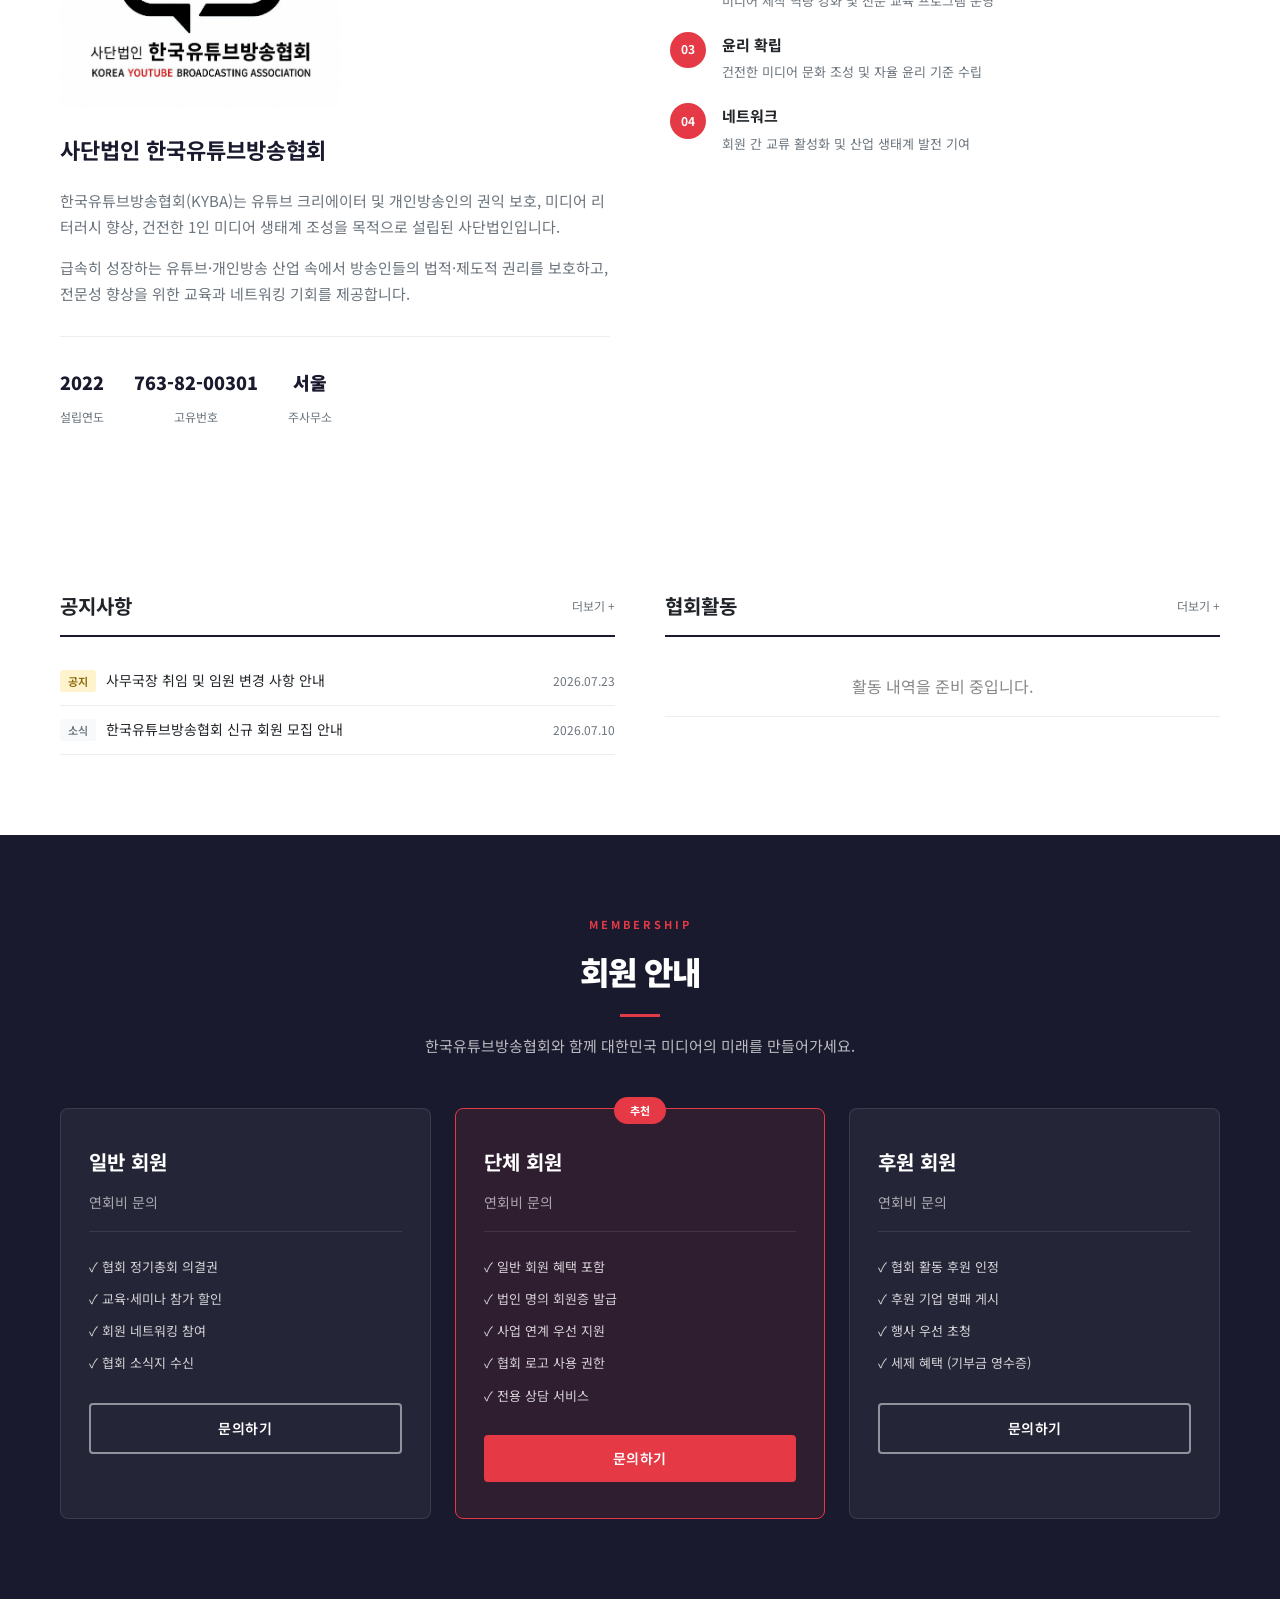
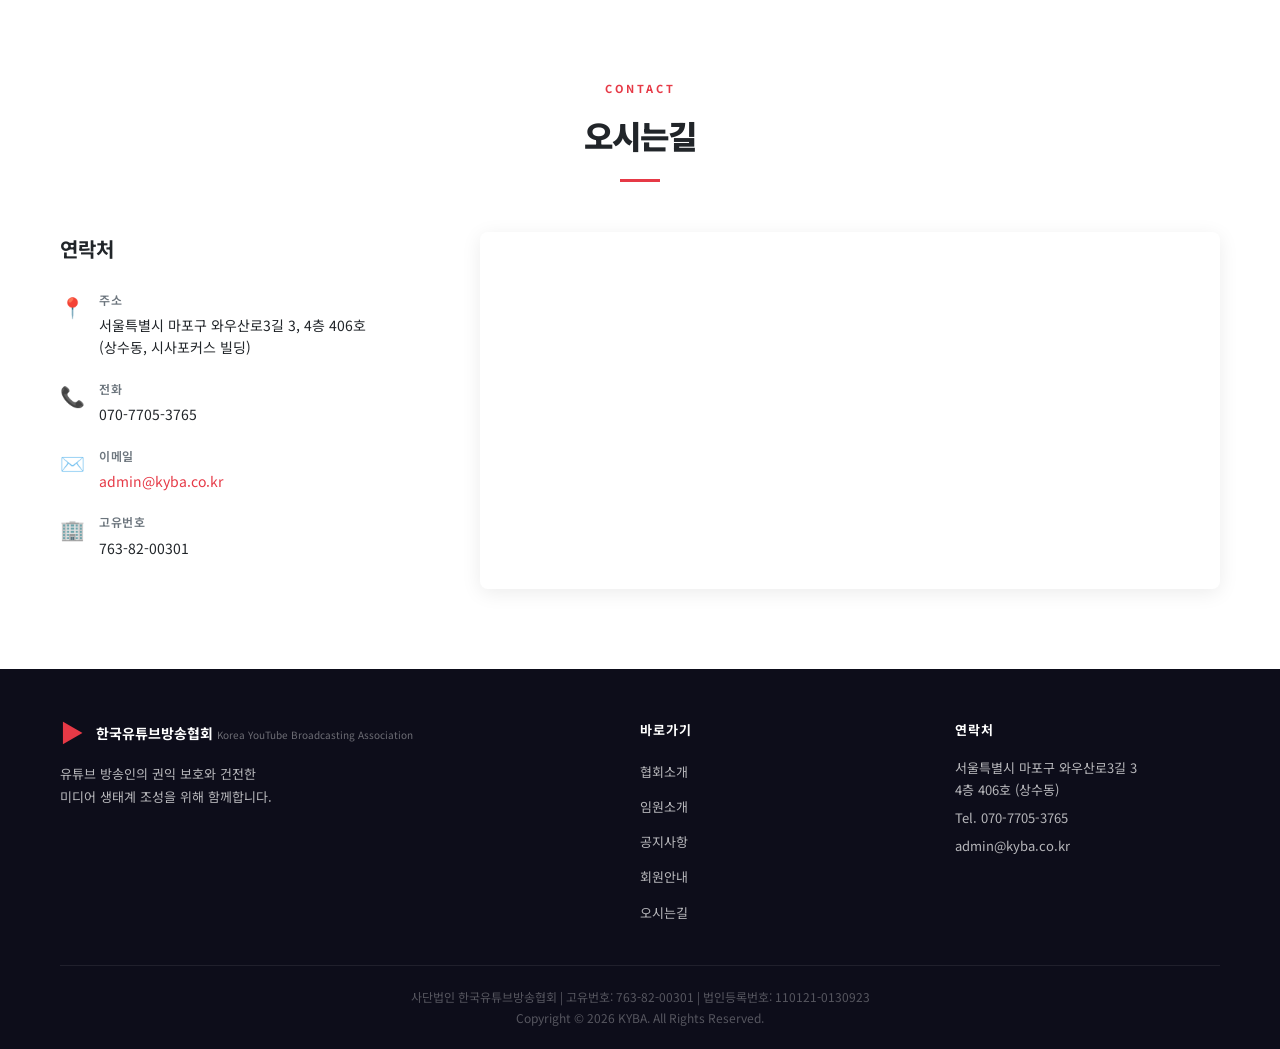
==== commit 39da0f4a: "fix: 헤더 로고 텍스트로 복원, 협회소개 섹션에 로고 이미지 추가" ====
--- a/index.html
+++ b/index.html
@@ -16,7 +16,11 @@
     <div class="header-inner">
       <div class="logo">
         <a href="/">
-          <img src="images/logo.jpg" alt="사단법인 한국유튜브방송협회" class="logo-img">
+          <span class="logo-icon">▶</span>
+          <div class="logo-text">
+            <strong>한국유튜브방송협회</strong>
+            <small>Korea YouTube Broadcasting Association</small>
+          </div>
         </a>
       </div>
       <nav id="gnb">
@@ -130,6 +134,9 @@
       </div>
       <div class="about-grid">
         <div class="about-text">
+          <div class="about-logo">
+            <img src="images/logo.jpg" alt="사단법인 한국유튜브방송협회 로고" style="max-width:280px; width:100%; margin-bottom:1.5rem; display:block;">
+          </div>
           <h3>사단법인 한국유튜브방송협회</h3>
           <p>한국유튜브방송협회(KYBA)는 유튜브 크리에이터 및 개인방송인의 권익 보호, 미디어 리터러시 향상, 건전한 1인 미디어 생태계 조성을 목적으로 설립된 사단법인입니다.</p>
           <p>급속히 성장하는 유튜브·개인방송 산업 속에서 방송인들의 법적·제도적 권리를 보호하고, 전문성 향상을 위한 교육과 네트워킹 기회를 제공합니다.</p>
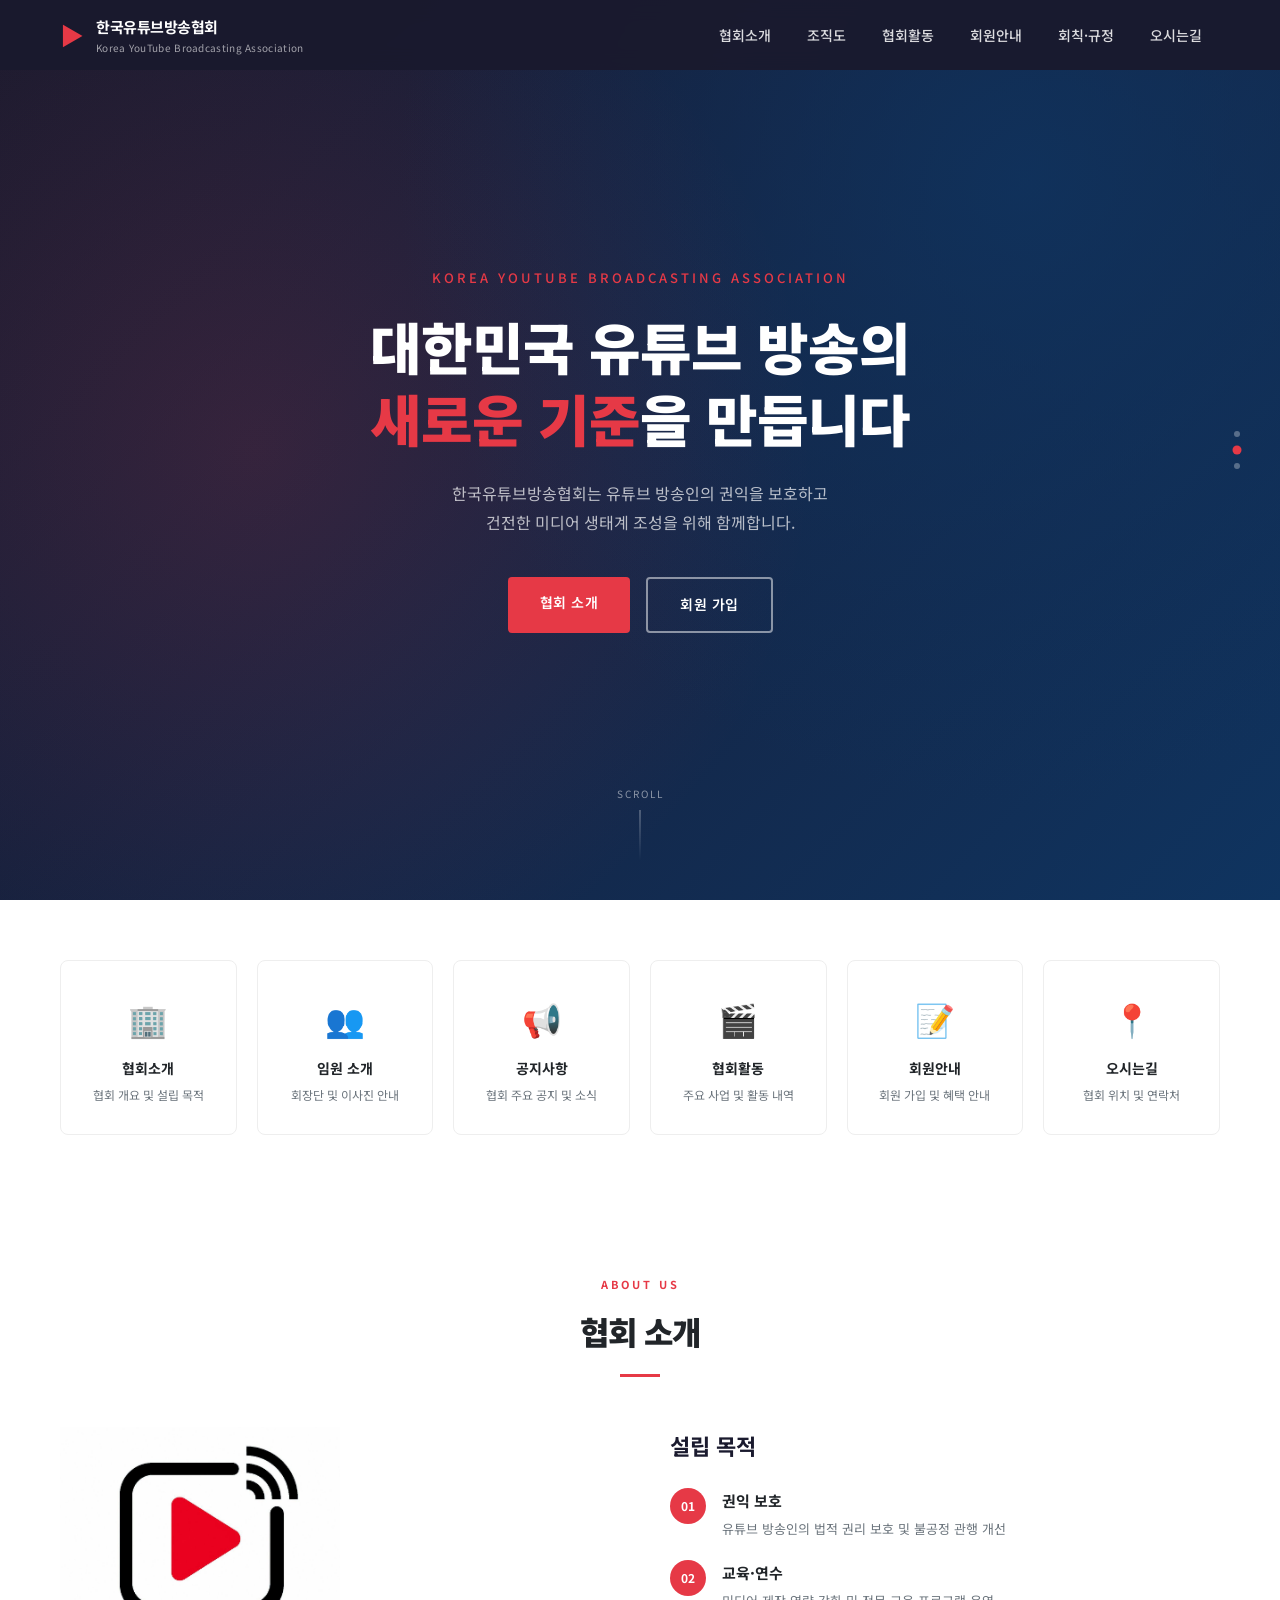
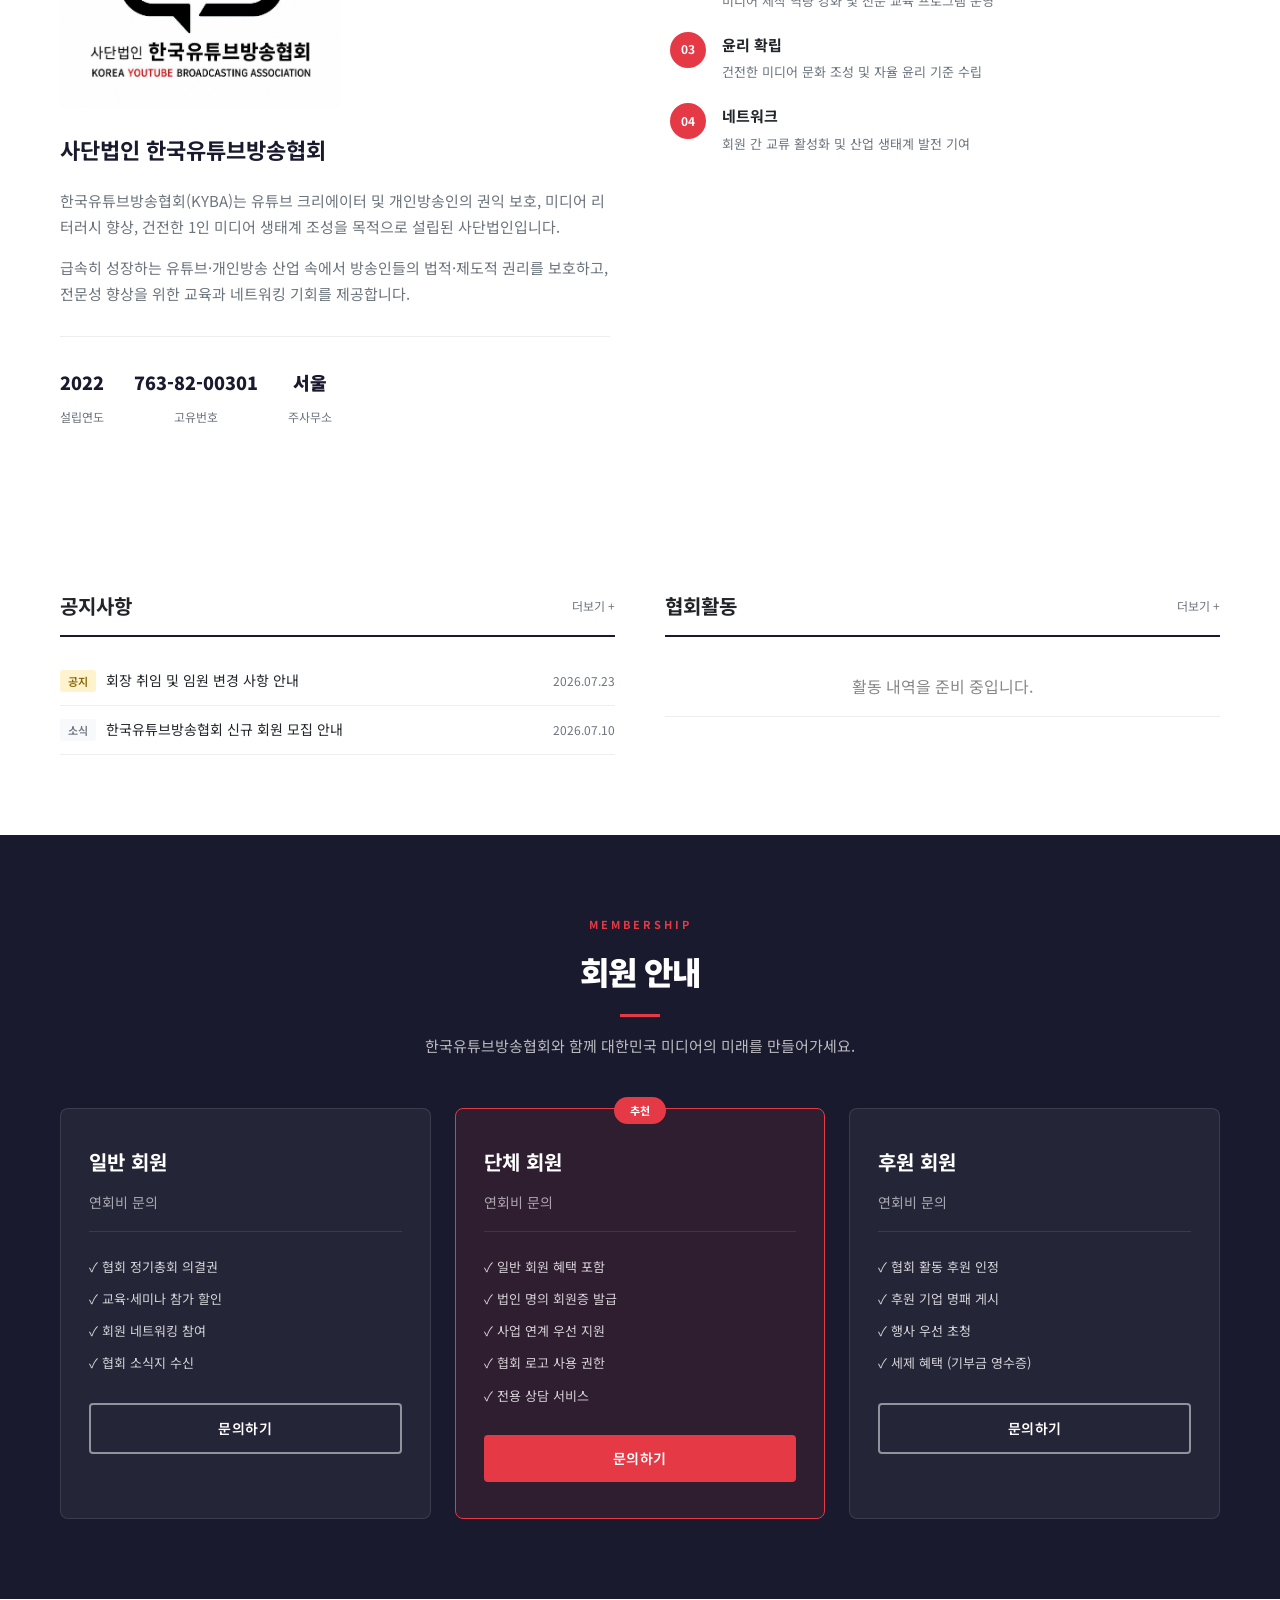
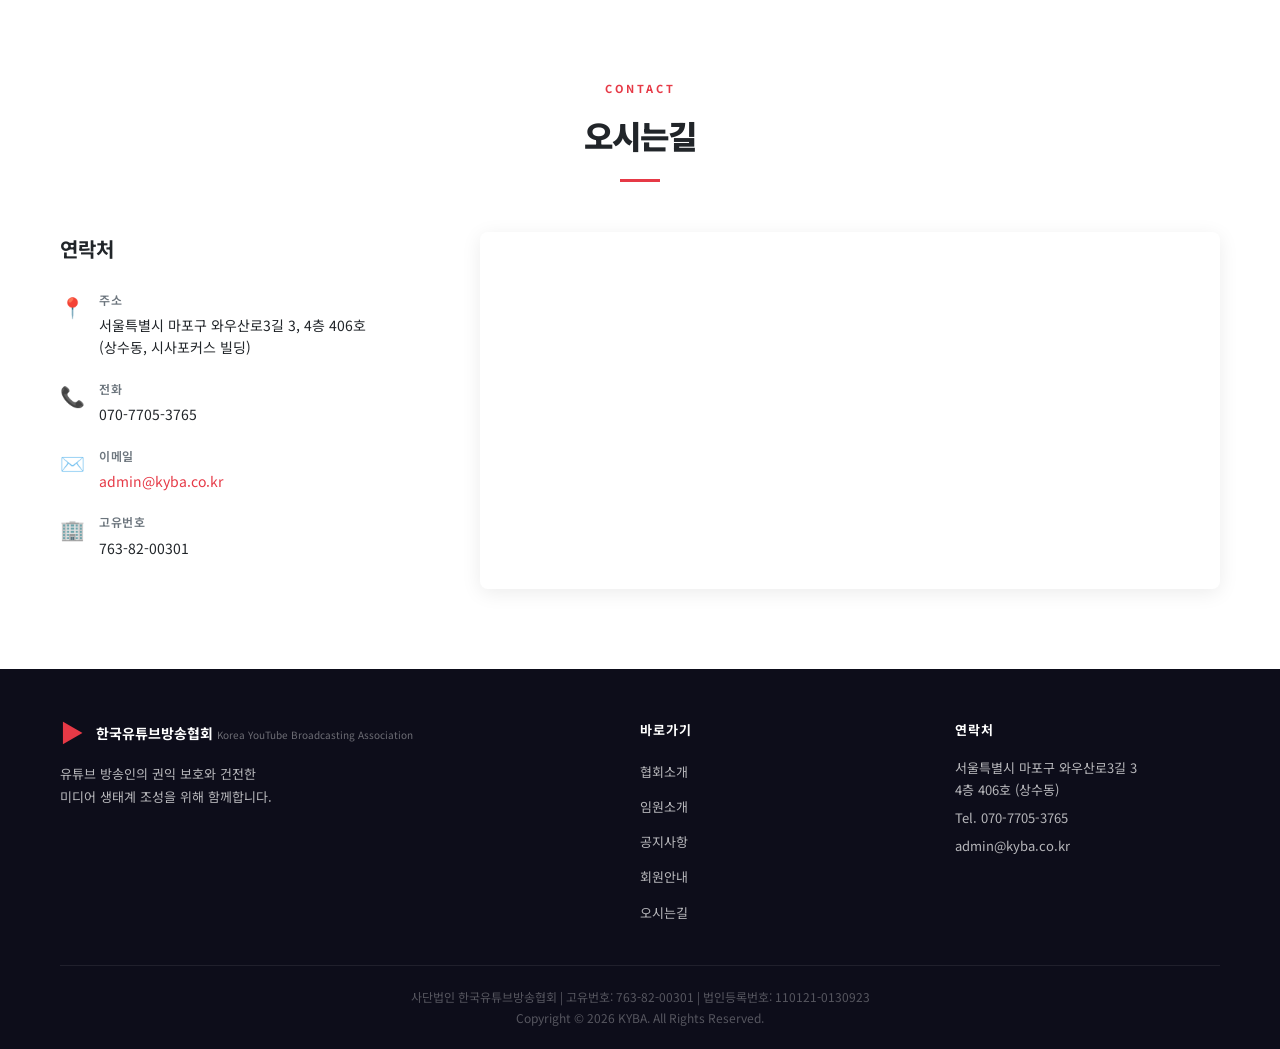
==== commit 72e511e8: "feat: 조직도 카테고리 신설, 공지 회장 취임으로 수정, 모바일 메뉴 업데이트" ====
--- a/index.html
+++ b/index.html
@@ -30,6 +30,11 @@
             <ul class="sub-menu">
               <li><a href="#about">협회 개요</a></li>
               <li><a href="#mission">설립 목적</a></li>
+            </ul>
+          </li>
+          <li class="has-sub">
+            <a href="board.html">조직도</a>
+            <ul class="sub-menu">
               <li><a href="board.html">임원 소개</a></li>
             </ul>
           </li>
@@ -53,6 +58,7 @@
     <div class="mobile-menu" id="mobileMenu">
       <ul>
         <li><a href="#about">협회소개</a></li>
+        <li><a href="board.html">조직도</a></li>
         <li><a href="#activities">협회활동</a></li>
         <li><a href="#news">공지사항</a></li>
         <li><a href="#members">회원안내</a></li>
@@ -206,7 +212,7 @@
             <li>
               <a href="#">
                 <span class="news-tag notice">공지</span>
-                <span class="news-title">사무국장 취임 및 임원 변경 사항 안내</span>
+                <span class="news-title">회장 취임 및 임원 변경 사항 안내</span>
                 <span class="news-date">2026.07.23</span>
               </a>
             </li>
@@ -354,7 +360,7 @@
           <h4>바로가기</h4>
           <ul>
             <li><a href="#about">협회소개</a></li>
-            <li><a href="#board">임원소개</a></li>
+            <li><a href="board.html">임원소개</a></li>
             <li><a href="#news">공지사항</a></li>
             <li><a href="#members">회원안내</a></li>
             <li><a href="#contact">오시는길</a></li>
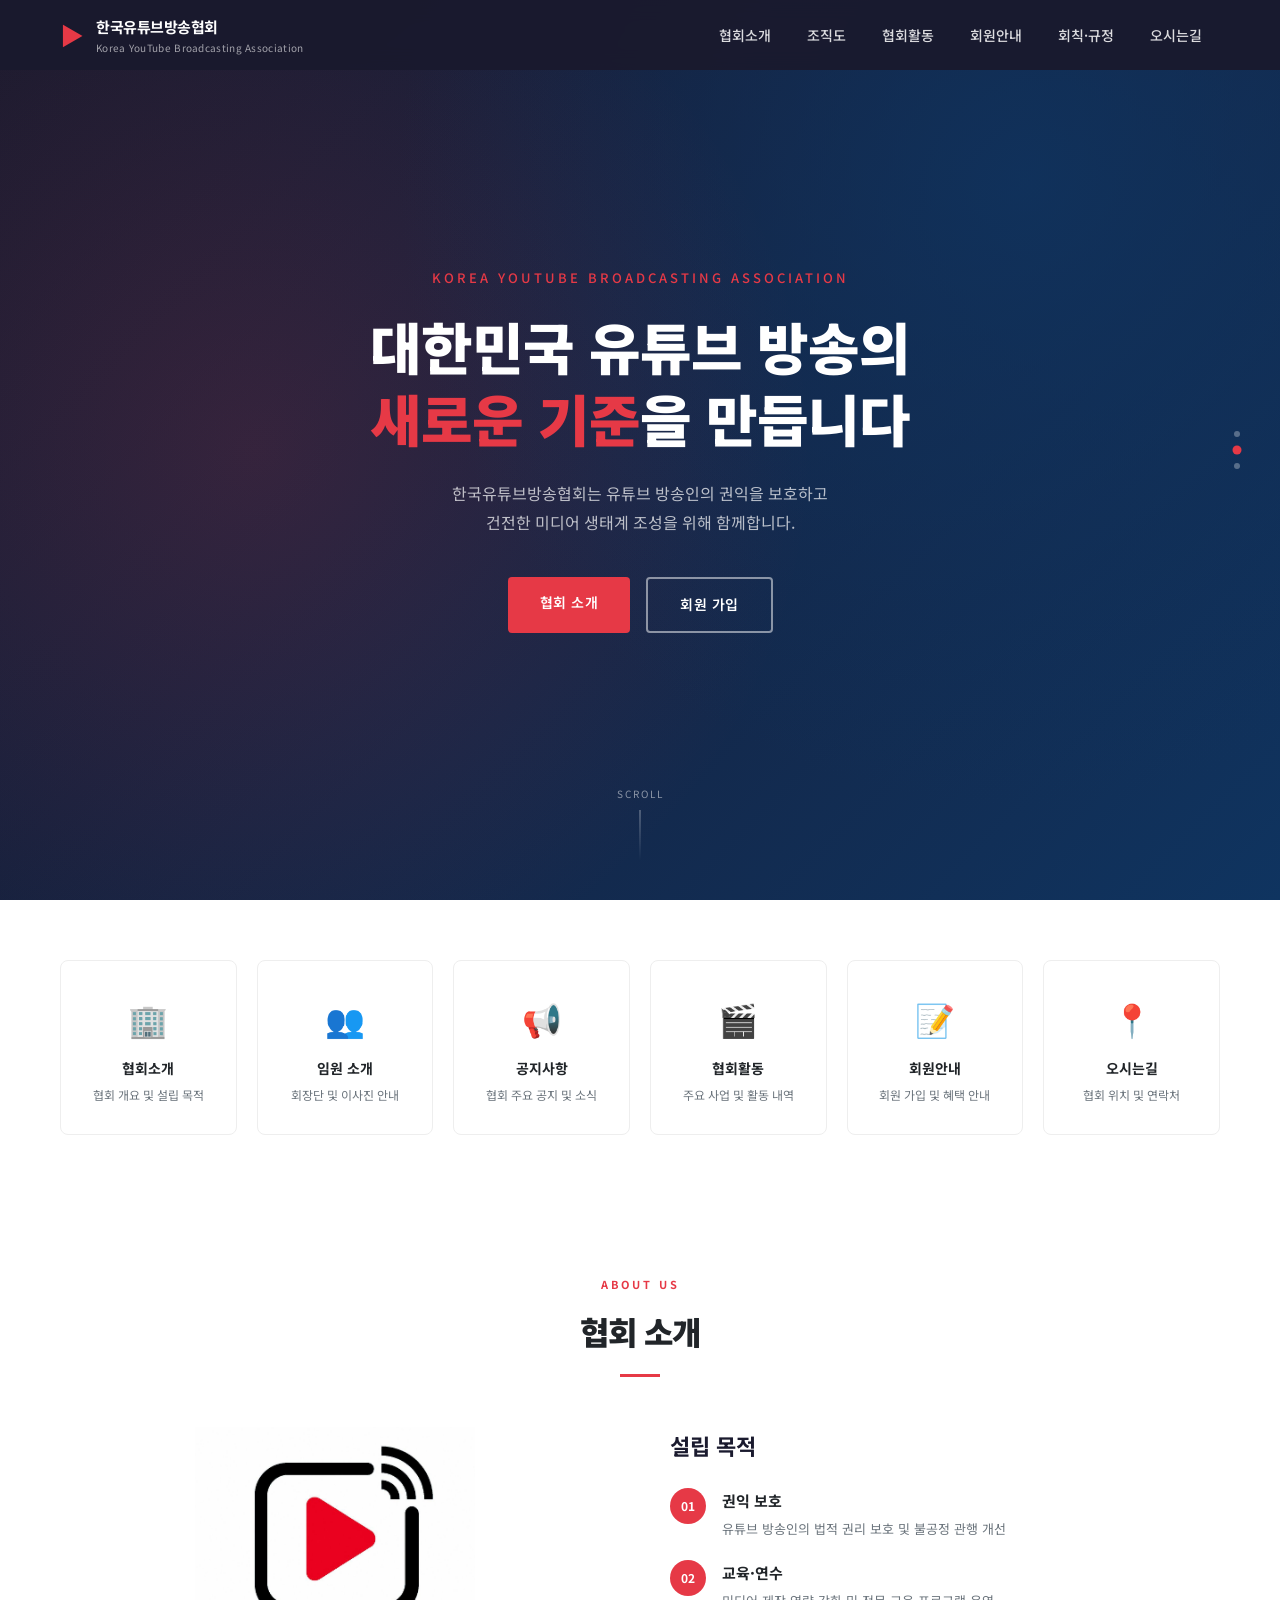
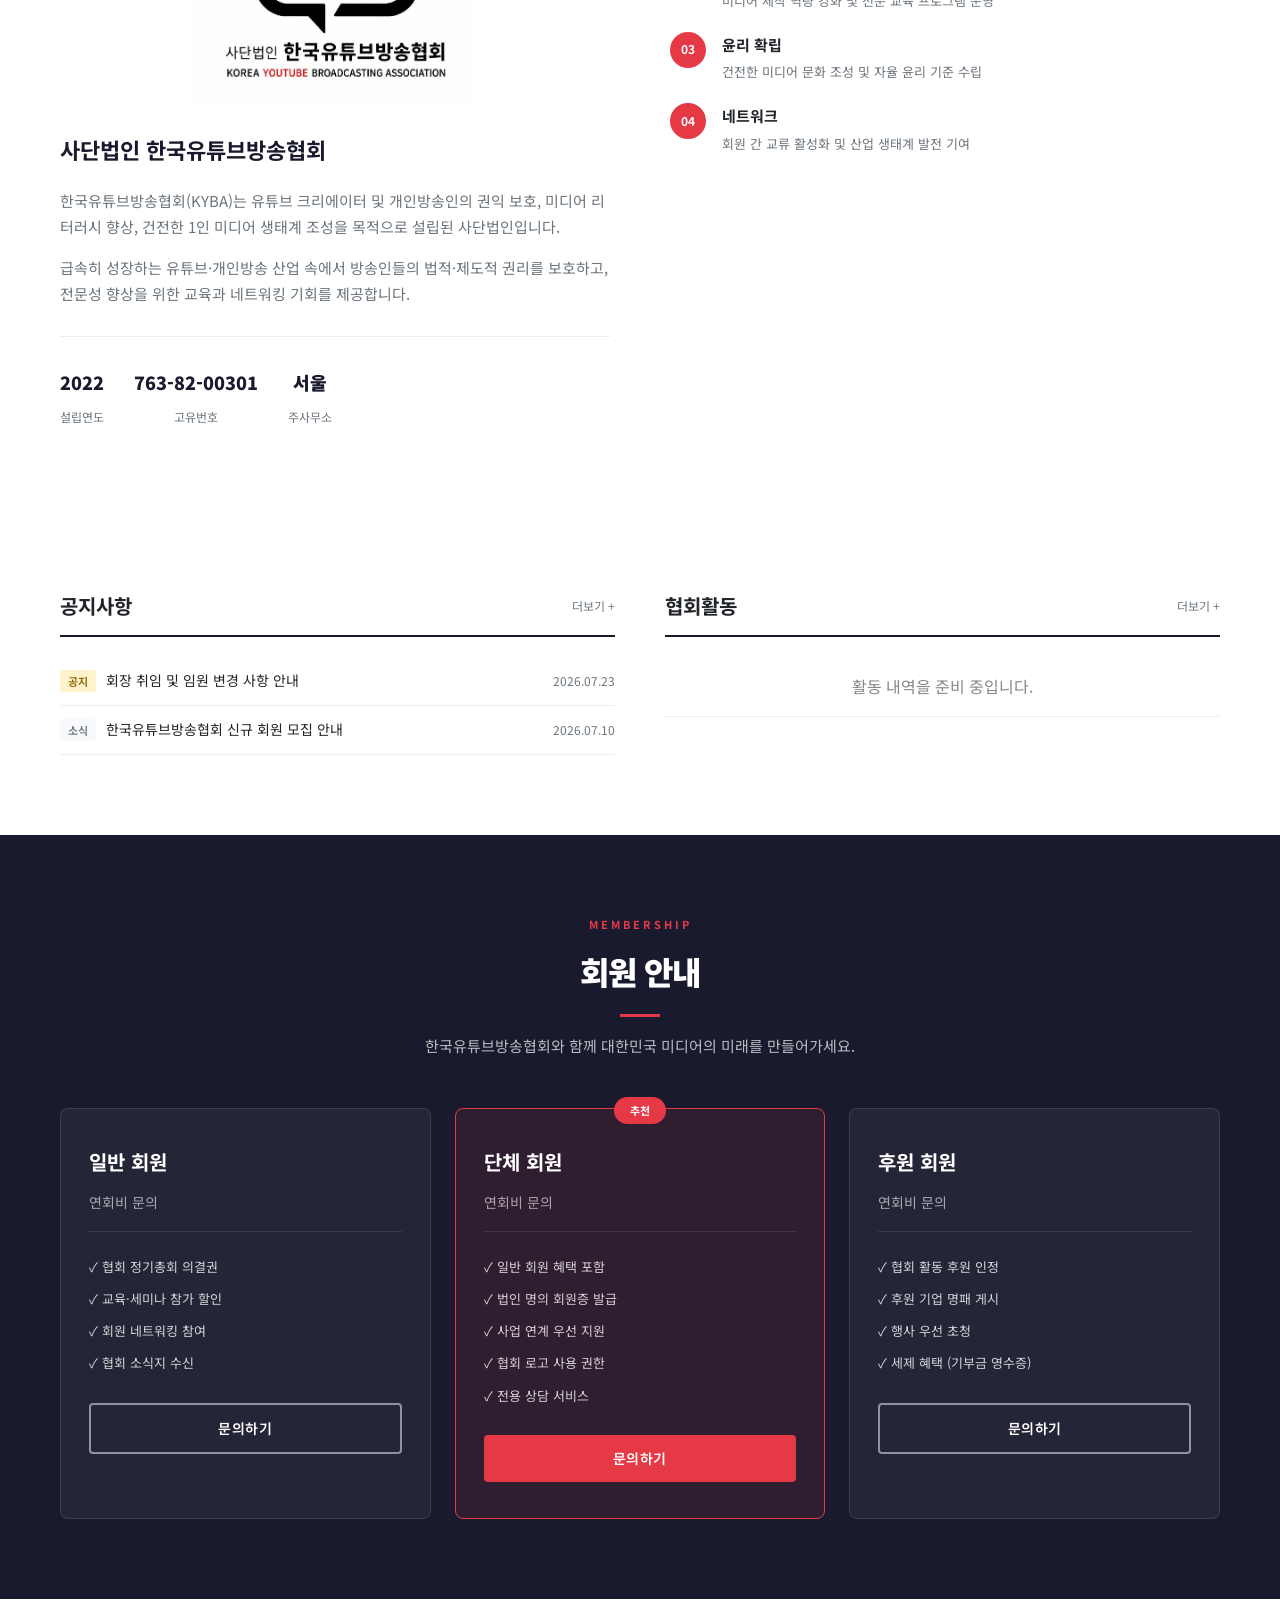
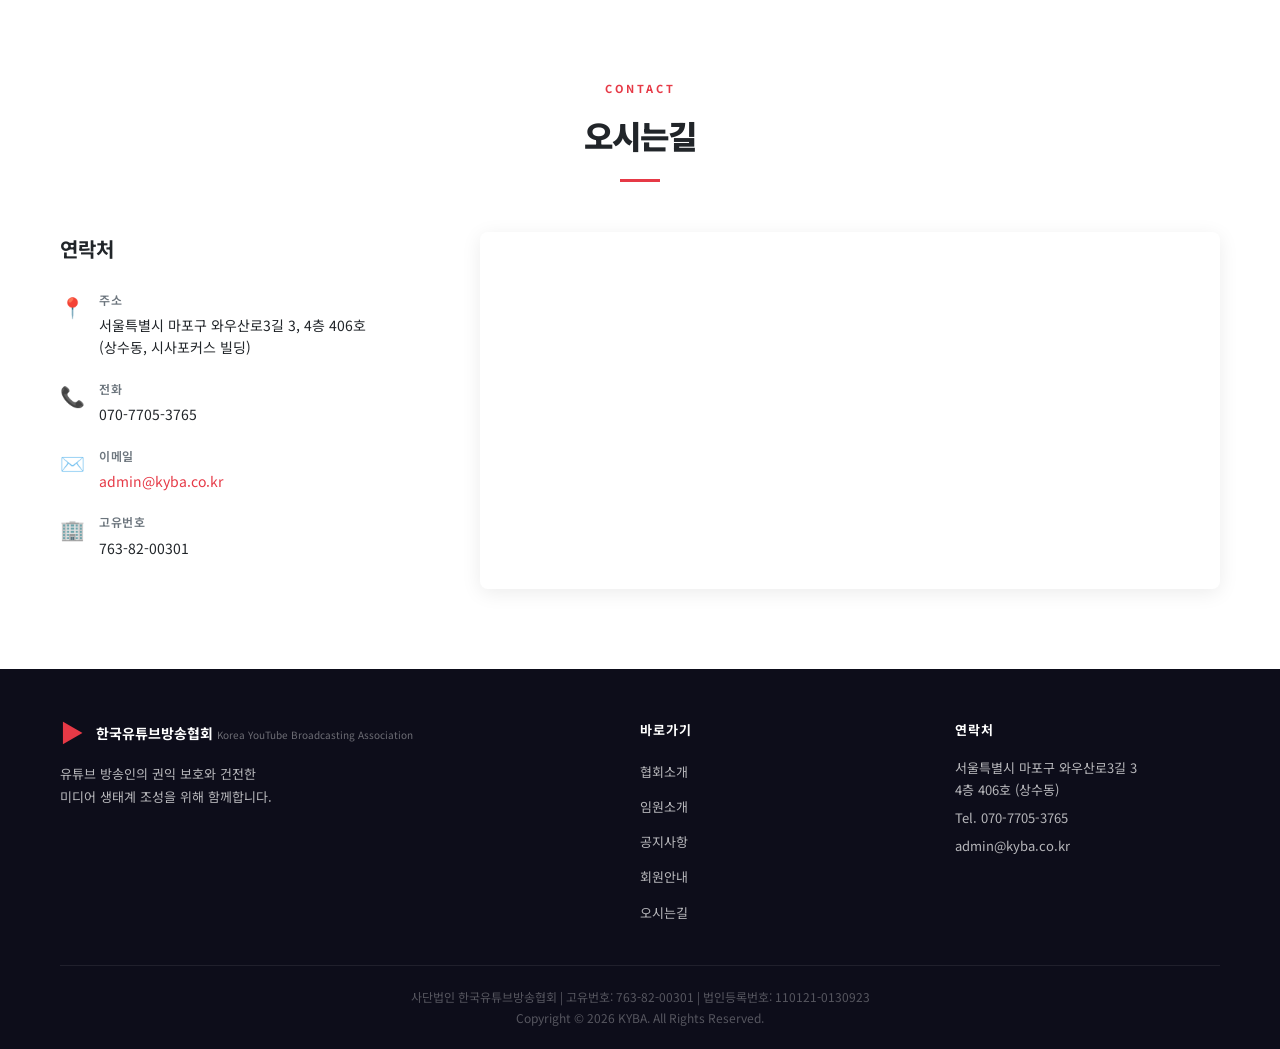
==== commit 29a440be: "fix: 협회소개 로고 가운데정렬" ====
--- a/index.html
+++ b/index.html
@@ -140,8 +140,8 @@
       </div>
       <div class="about-grid">
         <div class="about-text">
-          <div class="about-logo">
-            <img src="images/logo.jpg" alt="사단법인 한국유튜브방송협회 로고" style="max-width:280px; width:100%; margin-bottom:1.5rem; display:block;">
+          <div class="about-logo" style="text-align:center;">
+            <img src="images/logo.jpg" alt="사단법인 한국유튜브방송협회 로고" style="max-width:280px; width:100%; margin:0 auto 1.5rem; display:block;">
           </div>
           <h3>사단법인 한국유튜브방송협회</h3>
           <p>한국유튜브방송협회(KYBA)는 유튜브 크리에이터 및 개인방송인의 권익 보호, 미디어 리터러시 향상, 건전한 1인 미디어 생태계 조성을 목적으로 설립된 사단법인입니다.</p>
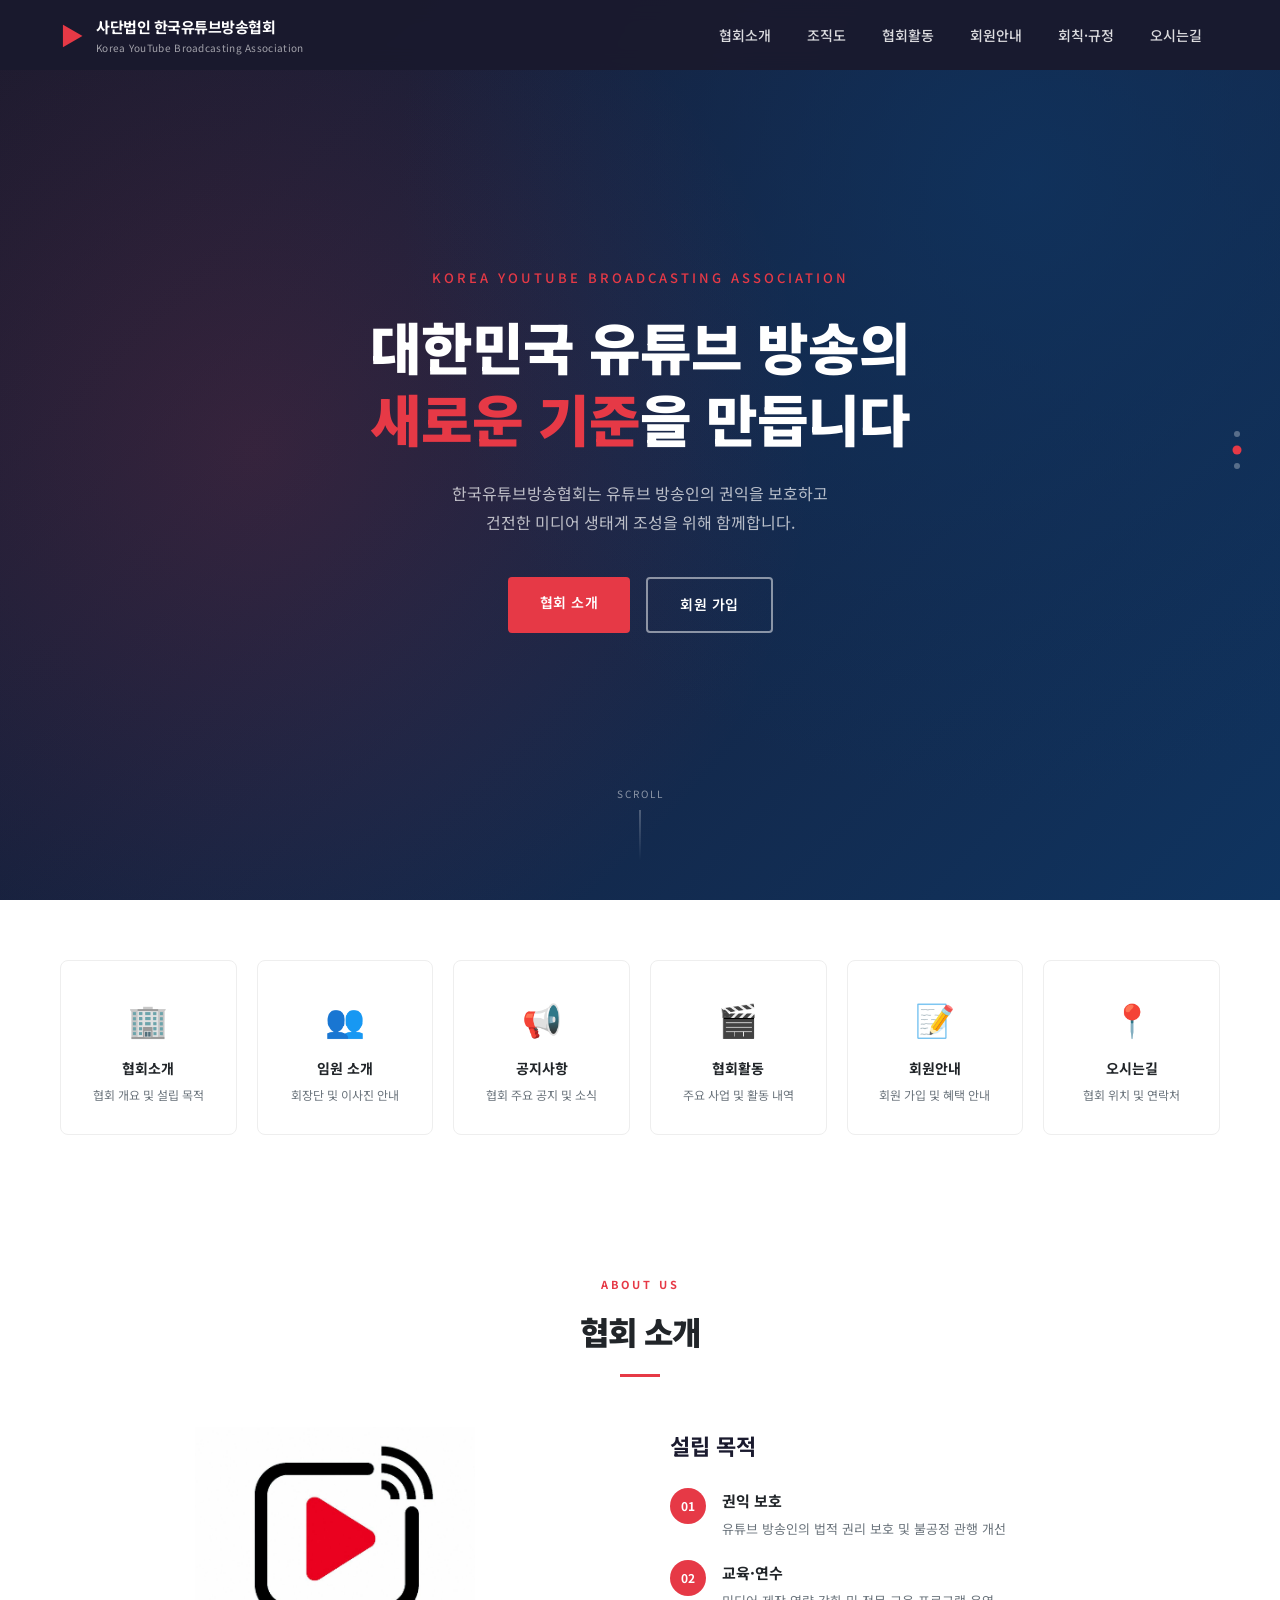
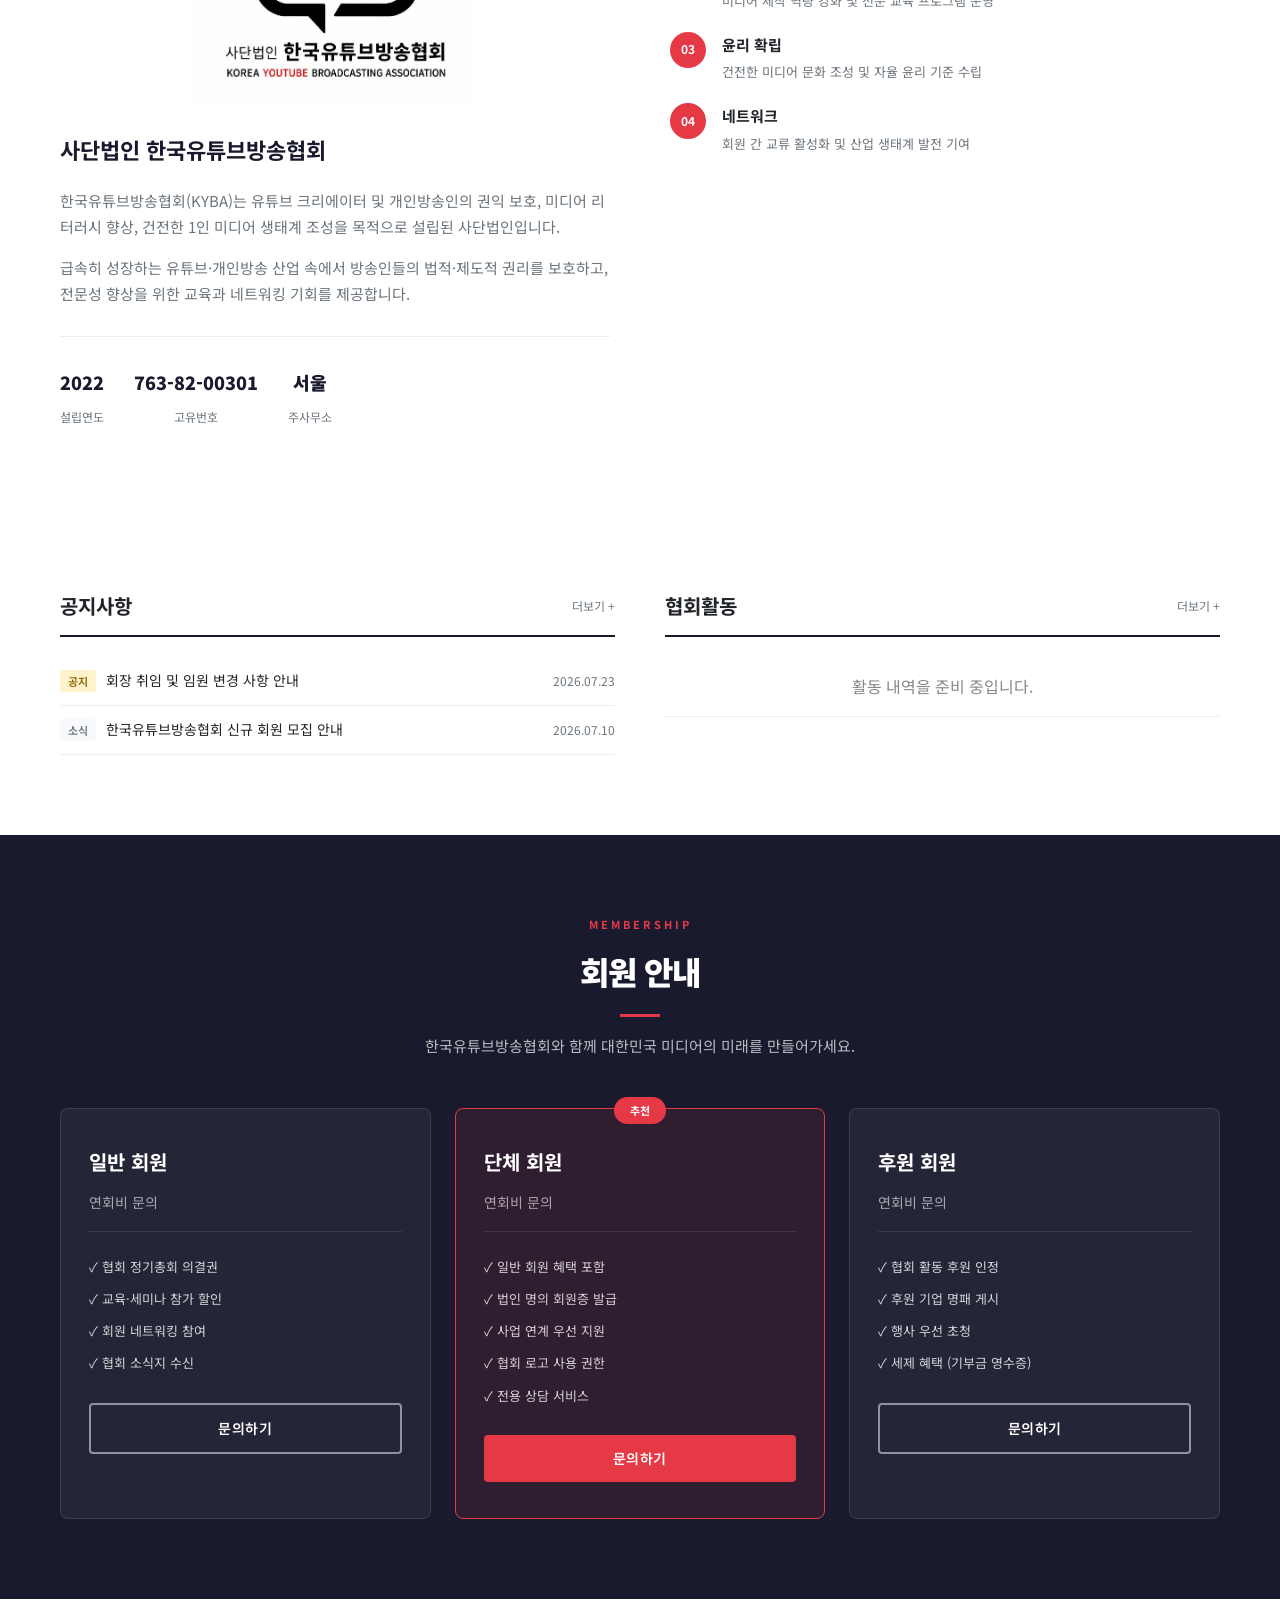
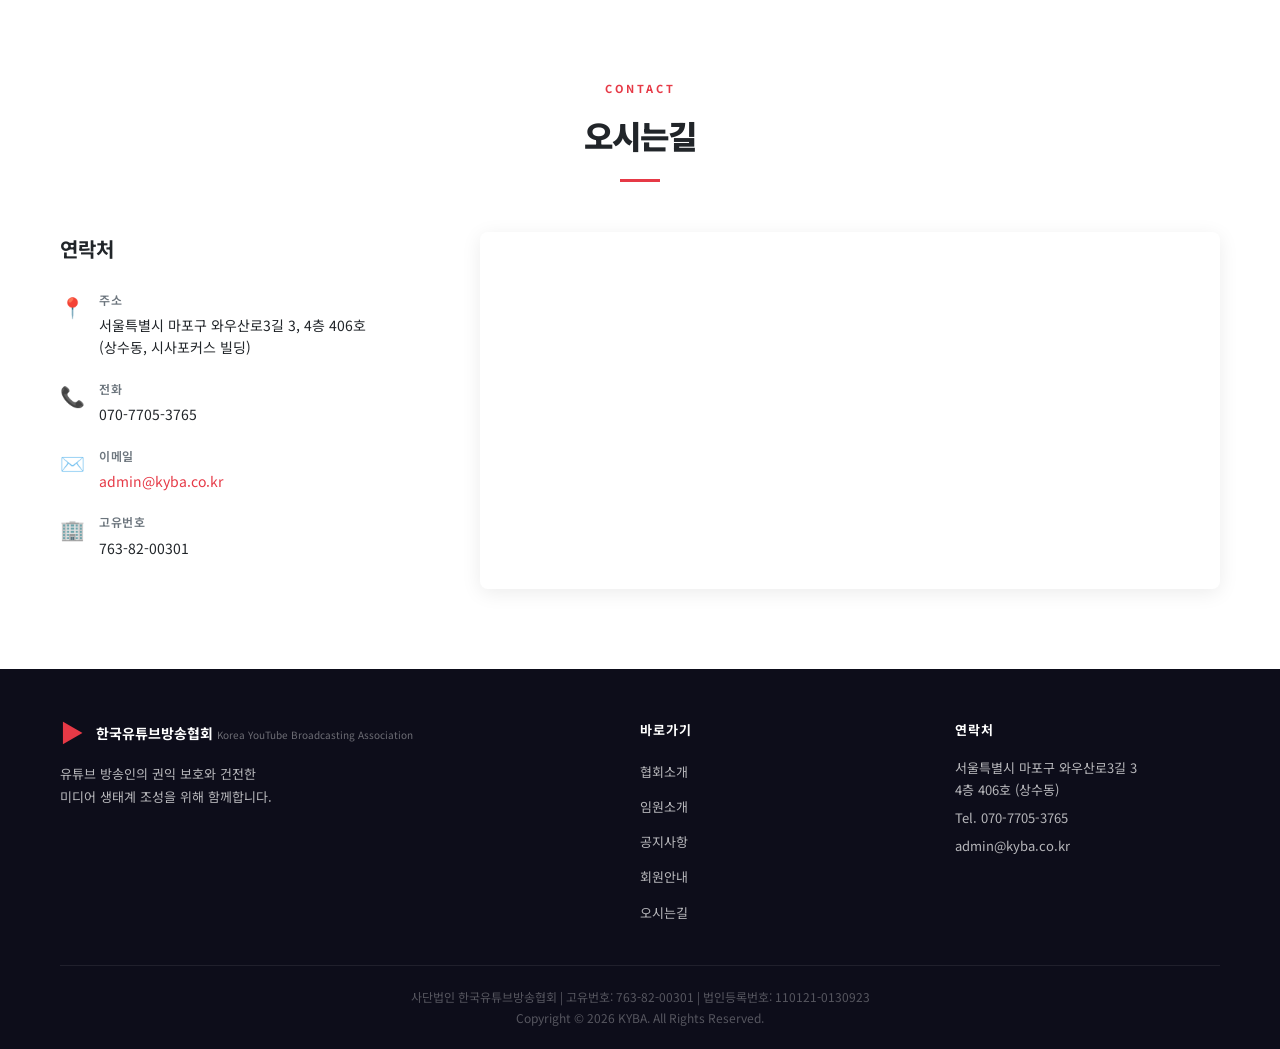
==== commit f0f04c0a: "fix: 헤더 로고에 사단법인 추가" ====
--- a/index.html
+++ b/index.html
@@ -18,7 +18,7 @@
         <a href="/">
           <span class="logo-icon">▶</span>
           <div class="logo-text">
-            <strong>한국유튜브방송협회</strong>
+            <strong>사단법인 한국유튜브방송협회</strong>
             <small>Korea YouTube Broadcasting Association</small>
           </div>
         </a>
